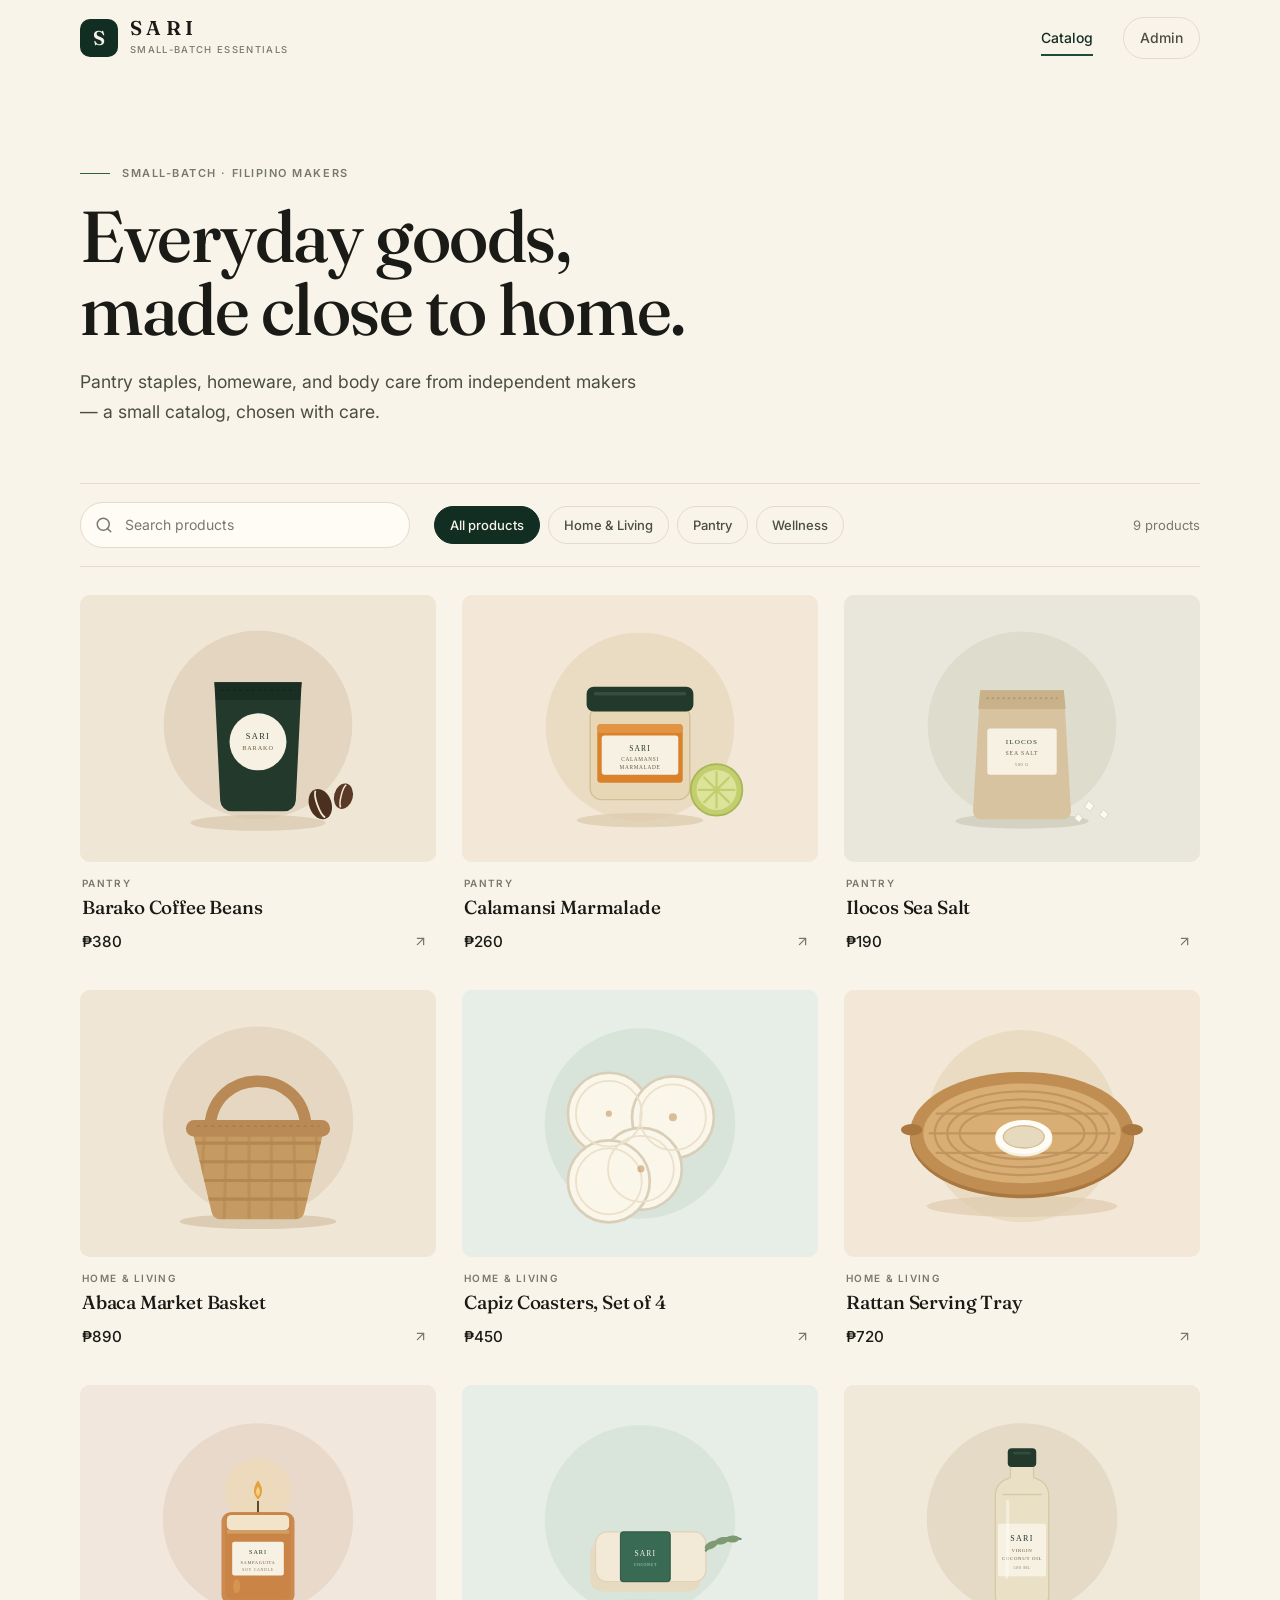
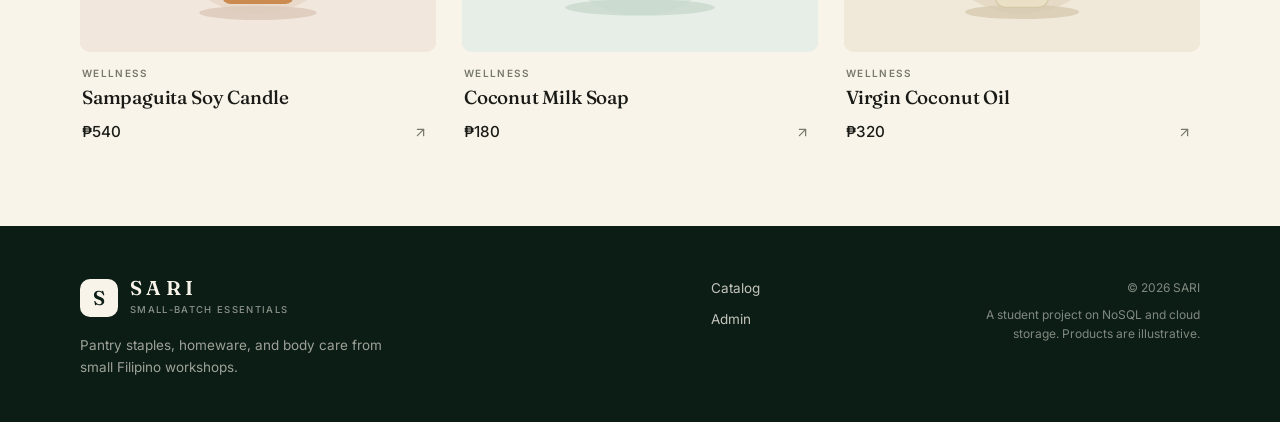
==== frontend/index.html @ 667b0871 "Add product detail page with loading state and footer information" ====
<!DOCTYPE html>
<html lang="en">
<head>
  <meta charset="UTF-8">
  <meta name="viewport" content="width=device-width, initial-scale=1">
  <title>SARI — Everyday goods from Filipino makers</title>
  <meta name="description" content="SARI is a small catalog of pantry staples, homeware, and body care from independent Filipino makers.">
  <link rel="icon" href="assets/images/favicon.svg" type="image/svg+xml">
  <link rel="preconnect" href="https://fonts.googleapis.com">
  <link rel="preconnect" href="https://fonts.gstatic.com" crossorigin>
  <link href="https://fonts.googleapis.com/css2?family=Fraunces:opsz,wght@9..144,400;9..144,500;9..144,600&family=Inter:wght@400;500;600&display=swap" rel="stylesheet">
  <link rel="stylesheet" href="css/main.css">
</head>
<body>
  <a class="skip-link" href="#main">Skip to catalog</a>

  <header class="site-header" data-header>
    <div class="container header-inner">
      <a class="brand" href="index.html" aria-label="SARI home">
        <span class="brand-mark" aria-hidden="true">S</span>
        <span class="brand-text">
          <span class="brand-name">SARI</span>
          <span class="brand-tag">Small-batch essentials</span>
        </span>
      </a>
      <nav class="site-nav" aria-label="Main">
        <a href="index.html" aria-current="page">Catalog</a>
        <a class="nav-admin" href="admin.html">Admin</a>
      </nav>
    </div>
  </header>

  <main id="main">
    <section class="hero container">
      <p class="eyebrow">Small-batch · Filipino makers</p>
      <h1>Everyday goods, <br>made close to home.</h1>
      <p class="hero-lede">Pantry staples, homeware, and body care from independent makers — a small catalog, chosen with care.</p>
    </section>

    <section class="catalog container" aria-labelledby="catalog-title">
      <h2 id="catalog-title" class="visually-hidden">Product catalog</h2>

      <div class="toolbar">
        <div class="search">
          <i data-lucide="search" class="search-icon" aria-hidden="true"></i>
          <label class="visually-hidden" for="search">Search products</label>
          <input id="search" type="search" placeholder="Search products" autocomplete="off">
          <button type="button" class="search-clear" id="search-clear" aria-label="Clear search" hidden>
            <i data-lucide="x" aria-hidden="true"></i>
          </button>
        </div>
        <div class="chips" id="category-chips" role="group" aria-label="Filter by category"></div>
        <p class="results" id="results-count" aria-live="polite"></p>
      </div>

      <ul class="product-grid" id="product-grid"></ul>
    </section>
  </main>

  <footer class="site-footer">
    <div class="container footer-inner">
      <div class="footer-brand">
        <a class="brand" href="index.html" aria-label="SARI home">
          <span class="brand-mark" aria-hidden="true">S</span>
          <span class="brand-text">
            <span class="brand-name">SARI</span>
            <span class="brand-tag">Small-batch essentials</span>
          </span>
        </a>
        <p>Pantry staples, homeware, and body care from small Filipino workshops.</p>
      </div>

      <nav class="footer-nav" aria-label="Footer">
        <a href="index.html">Catalog</a>
        <a href="admin.html">Admin</a>
      </nav>

      <div class="footer-meta">
        <p>© <span data-year></span> SARI</p>
        <p>A student project on NoSQL and cloud storage. Products are illustrative.</p>
      </div>
    </div>
  </footer>

  <script src="js/vendor/lucide.min.js"></script>
  <script src="js/config.js"></script>
  <script src="js/mock-data.js"></script>
  <script src="js/ui.js"></script>
  <script src="js/api.js"></script>
  <script src="js/catalog.js"></script>
</body>
</html>
---- frontend/css/main.css ----
/* =========================================================
   SARI — shared design system and page styles
   ========================================================= */

/* ---------- Tokens ---------- */
:root {
  --forest-950: #0b1d15;
  --forest-900: #122e22;
  --forest-800: #193d2d;
  --forest-700: #1f4c38;
  --forest-600: #2a6149;
  --forest-500: #3b7a5c;
  --forest-200: #c6dacd;
  --forest-100: #e3eee7;

  --cream: #f8f4ea;
  --cream-deep: #f1eada;
  --white: #fffcf6;

  --ink: #1a1b16;
  --ink-soft: #4b4d43;
  --muted: #79796b;
  --line: #e3dbcb;

  --clay: #b0603a;
  --clay-soft: #f4e3d7;
  --danger: #8a3a34;
  --danger-soft: #f7e4e1;

  --radius-sm: 8px;
  --radius: 12px;
  --radius-lg: 16px;

  --shadow-sm: 0 1px 2px rgba(18, 46, 34, 0.05), 0 8px 24px -16px rgba(18, 46, 34, 0.35);
  --shadow: 0 2px 6px rgba(18, 46, 34, 0.06), 0 24px 48px -28px rgba(18, 46, 34, 0.35);

  --ease: cubic-bezier(0.22, 0.7, 0.25, 1);
  --header-h: 76px;

  --font-display: "Fraunces", "Iowan Old Style", Georgia, serif;
  --font-body: "Inter", -apple-system, "Segoe UI", Roboto, sans-serif;
}

/* ---------- Reset and base ---------- */
*,
*::before,
*::after {
  box-sizing: border-box;
}

html {
  -webkit-text-size-adjust: 100%;
}

body {
  margin: 0;
  min-height: 100vh;
  display: flex;
  flex-direction: column;
  background: var(--cream);
  color: var(--ink);
  font-family: var(--font-body);
  font-size: 16px;
  line-height: 1.55;
  -webkit-font-smoothing: antialiased;
}

main {
  flex: 1;
}

h1,
h2,
h3,
h4 {
  margin: 0;
  font-family: var(--font-display);
  font-weight: 500;
  letter-spacing: -0.02em;
  line-height: 1.08;
}

p {
  margin: 0;
}

a {
  color: inherit;
  text-decoration: none;
}

img {
  display: block;
  max-width: 100%;
}

button {
  font: inherit;
  color: inherit;
}

input,
select,
textarea {
  font: inherit;
  color: inherit;
}

[hidden] {
  display: none !important;
}

::selection {
  background: var(--forest-200);
  color: var(--forest-950);
}

:focus-visible {
  outline: 2px solid var(--forest-600);
  outline-offset: 2px;
}

.container {
  width: 100%;
  max-width: 1200px;
  margin-inline: auto;
  padding-inline: clamp(1.25rem, 4vw, 2.5rem);
}

.visually-hidden {
  position: absolute !important;
  width: 1px;
  height: 1px;
  padding: 0;
  margin: -1px;
  overflow: hidden;
  clip: rect(0 0 0 0);
  white-space: nowrap;
  border: 0;
}

.skip-link {
  position: absolute;
  top: -100px;
  left: 16px;
  z-index: 200;
  padding: 10px 16px;
  border-radius: var(--radius-sm);
  background: var(--forest-950);
  color: var(--cream);
  font-size: 14px;
}

.skip-link:focus {
  top: 12px;
}

.eyebrow {
  font-size: 11px;
  font-weight: 600;
  letter-spacing: 0.14em;
  text-transform: uppercase;
  color: var(--muted);
}

/* ---------- Buttons ---------- */
.btn {
  display: inline-flex;
  align-items: center;
  justify-content: center;
  gap: 8px;
  height: 44px;
  padding: 0 20px;
  border: 1px solid transparent;
  border-radius: 999px;
  font-size: 14px;
  font-weight: 500;
  line-height: 1;
  cursor: pointer;
  white-space: nowrap;
  transition: background-color 0.2s var(--ease), border-color 0.2s var(--ease),
    color 0.2s var(--ease), transform 0.2s var(--ease);
}

.btn svg {
  width: 17px;
  height: 17px;
  flex: none;
}

.btn:active {
  transform: translateY(1px);
}

.btn:disabled {
  opacity: 0.6;
  cursor: not-allowed;
}

.btn-primary {
  background: var(--forest-900);
  color: var(--cream);
}

.btn-primary:hover:not(:disabled) {
  background: var(--forest-700);
}

.btn-ghost {
  background: var(--white);
  border-color: var(--line);
  color: var(--ink);
}

.btn-ghost:hover:not(:disabled) {
  border-color: var(--forest-600);
  color: var(--forest-800);
}

.btn-danger {
  background: var(--danger);
  color: var(--white);
}

.btn-danger:hover:not(:disabled) {
  background: #742c27;
}

.btn-sm {
  height: 38px;
  padding: 0 16px;
  font-size: 13px;
}

/* ---------- Header ---------- */
.site-header {
  position: sticky;
  top: 0;
  z-index: 50;
  background: rgba(248, 244, 234, 0.88);
  backdrop-filter: blur(12px);
  -webkit-backdrop-filter: blur(12px);
  border-bottom: 1px solid transparent;
  transition: border-color 0.25s var(--ease);
}

.site-header.is-scrolled {
  border-bottom-color: var(--line);
}

.header-inner {
  display: flex;
  align-items: center;
  justify-content: space-between;
  gap: 24px;
  height: var(--header-h);
}

.brand {
  display: inline-flex;
  align-items: center;
  gap: 12px;
  min-width: 0;
}

.brand-mark {
  display: grid;
  place-items: center;
  width: 38px;
  height: 38px;
  flex: none;
  border-radius: 10px;
  background: var(--forest-900);
  color: var(--cream);
  font-family: var(--font-display);
  font-size: 20px;
  font-weight: 600;
  line-height: 1;
}

.brand-name {
  display: block;
  font-family: var(--font-display);
  font-size: 20px;
  font-weight: 600;
  letter-spacing: 0.22em;
  line-height: 1;
}

.brand-tag {
  display: block;
  margin-top: 5px;
  font-size: 9.5px;
  font-weight: 500;
  letter-spacing: 0.14em;
  text-transform: uppercase;
  color: var(--muted);
}

.site-nav {
  display: flex;
  align-items: center;
  gap: clamp(14px, 3vw, 30px);
}

.site-nav a {
  position: relative;
  padding: 9px 0;
  font-size: 14px;
  font-weight: 500;
  color: var(--ink-soft);
  transition: color 0.2s var(--ease);
}

.site-nav a:hover {
  color: var(--forest-900);
}

.site-nav a:not(.nav-admin)::after {
  content: "";
  position: absolute;
  left: 0;
  right: 0;
  bottom: 2px;
  height: 1.5px;
  background: var(--forest-700);
  transform: scaleX(0);
  transform-origin: left;
  transition: transform 0.25s var(--ease);
}

.site-nav a:not(.nav-admin):hover::after,
.site-nav a[aria-current="page"]:not(.nav-admin)::after {
  transform: scaleX(1);
}

.site-nav a[aria-current="page"]:not(.nav-admin) {
  color: var(--forest-900);
}

.nav-admin {
  padding: 9px 16px !important;
  border: 1px solid var(--line);
  border-radius: 999px;
  transition: background-color 0.2s var(--ease), border-color 0.2s var(--ease),
    color 0.2s var(--ease);
}

.nav-admin:hover {
  border-color: var(--forest-700);
}

.nav-admin[aria-current="page"] {
  background: var(--forest-900);
  border-color: var(--forest-900);
  color: var(--cream);
}

/* ---------- Hero ---------- */
.hero {
  padding-block: clamp(48px, 8vw, 88px) clamp(32px, 5vw, 56px);
}

.hero .eyebrow {
  display: flex;
  align-items: center;
  gap: 12px;
}

.hero .eyebrow::before {
  content: "";
  width: 30px;
  height: 1px;
  background: var(--forest-600);
}

.hero h1 {
  margin: 18px 0 20px;
  font-size: clamp(2.5rem, 7vw, 4.5rem);
  font-weight: 500;
  line-height: 1.02;
  max-width: 18ch;
}

.hero-lede {
  max-width: 52ch;
  color: var(--ink-soft);
  font-size: clamp(1rem, 1.5vw, 1.1rem);
  line-height: 1.7;
}

/* ---------- Toolbar and search ---------- */
.toolbar {
  display: grid;
  grid-template-columns: minmax(220px, 330px) 1fr auto;
  align-items: center;
  gap: 14px 24px;
  padding: 18px 0;
  border-top: 1px solid var(--line);
  border-bottom: 1px solid var(--line);
}

.search {
  position: relative;
  display: flex;
  align-items: center;
}

.search-icon {
  position: absolute;
  left: 15px;
  width: 18px;
  height: 18px;
  color: var(--muted);
  pointer-events: none;
}

.search input {
  width: 100%;
  height: 46px;
  padding: 0 44px 0 44px;
  border: 1px solid var(--line);
  border-radius: 999px;
  background: var(--white);
  font-size: 14px;
  appearance: none;
  -webkit-appearance: none;
  transition: border-color 0.2s var(--ease), box-shadow 0.2s var(--ease);
}

.search input::placeholder {
  color: var(--muted);
}

.search input:focus {
  outline: none;
  border-color: var(--forest-500);
  box-shadow: 0 0 0 3px rgba(42, 97, 73, 0.14);
}

.search input::-webkit-search-cancel-button {
  -webkit-appearance: none;
}

.search-clear {
  position: absolute;
  right: 9px;
  display: grid;
  place-items: center;
  width: 30px;
  height: 30px;
  padding: 0;
  border: 0;
  border-radius: 50%;
  background: transparent;
  color: var(--muted);
  cursor: pointer;
  transition: background-color 0.2s var(--ease), color 0.2s var(--ease);
}

.search-clear:hover {
  background: var(--cream-deep);
  color: var(--ink);
}

.search-clear svg {
  width: 16px;
  height: 16px;
}

.chips {
  display: flex;
  flex-wrap: wrap;
  gap: 8px;
}

.chips button {
  padding: 8px 15px;
  border: 1px solid var(--line);
  border-radius: 999px;
  background: transparent;
  font-size: 13px;
  font-weight: 500;
  color: var(--ink-soft);
  cursor: pointer;
  transition: background-color 0.2s var(--ease), border-color 0.2s var(--ease),
    color 0.2s var(--ease);
}

.chips button:hover {
  border-color: var(--forest-500);
  color: var(--forest-800);
}

.chips button.is-active {
  background: var(--forest-900);
  border-color: var(--forest-900);
  color: var(--cream);
}

.results {
  justify-self: end;
  font-size: 13px;
  color: var(--muted);
  white-space: nowrap;
}

/* ---------- Product grid ---------- */
.product-grid {
  display: grid;
  grid-template-columns: repeat(auto-fill, minmax(300px, 1fr));
  gap: clamp(22px, 3vw, 34px) clamp(16px, 2.4vw, 26px);
  margin: 0;
  padding: 28px 0 0;
  list-style: none;
}

.product-card {
  display: block;
  border-radius: var(--radius);
}

.product-card:focus-visible {
  outline-offset: 4px;
}

.card-media {
  position: relative;
  display: block;
  aspect-ratio: 4 / 3;
  overflow: hidden;
  border-radius: 10px;
  background: var(--cream-deep);
}

.card-media img {
  width: 100%;
  height: 100%;
  object-fit: cover;
  transition: transform 0.55s var(--ease);
}

.product-card:hover .card-media img {
  transform: scale(1.04);
}

.card-body {
  display: flex;
  flex-direction: column;
  gap: 5px;
  padding: 14px 2px 0;
}

.card-category {
  font-size: 10px;
  font-weight: 600;
  letter-spacing: 0.13em;
  text-transform: uppercase;
  color: var(--muted);
}

.card-name {
  font-family: var(--font-display);
  font-size: 1.18rem;
  font-weight: 500;
  letter-spacing: -0.01em;
  line-height: 1.25;
}

.card-foot {
  display: flex;
  align-items: center;
  justify-content: space-between;
  gap: 12px;
  margin-top: 3px;
}

.card-price {
  font-size: 0.95rem;
  font-weight: 500;
}

.card-link {
  display: grid;
  place-items: center;
  width: 28px;
  height: 28px;
  border-radius: 50%;
  color: var(--muted);
  transition: background-color 0.25s var(--ease), color 0.25s var(--ease),
    transform 0.25s var(--ease);
}

.card-link svg {
  width: 15px;
  height: 15px;
}

.product-card:hover .card-link {
  background: var(--forest-900);
  color: var(--cream);
  transform: translate(2px, -2px);
}

/* ---------- States ---------- */
.state {
  display: flex;
  flex-direction: column;
  align-items: center;
  padding: clamp(40px, 7vw, 68px) 24px;
  border: 1px dashed var(--line);
  border-radius: var(--radius-lg);
  background: var(--white);
  text-align: center;
}

.product-grid > .state {
  grid-column: 1 / -1;
}

.state-wide {
  margin-block: 48px 72px;
}

.state-icon {
  display: grid;
  place-items: center;
  width: 52px;
  height: 52px;
  border-radius: 50%;
  background: var(--cream-deep);
  color: var(--forest-700);
}

.state-icon svg {
  width: 22px;
  height: 22px;
}

.state h3,
.admin-empty h2 {
  margin: 18px 0 8px;
  font-size: 1.45rem;
}

.state p {
  max-width: 42ch;
  margin-bottom: 22px;
  color: var(--muted);
  font-size: 14.5px;
}

.page-loading {
  display: flex;
  flex-direction: column;
  align-items: center;
  gap: 12px;
  padding: 110px 0;
  color: var(--muted);
  font-size: 14px;
}

.page-loading svg {
  width: 26px;
  height: 26px;
  color: var(--forest-600);
}

.spin {
  animation: spin 1s linear infinite;
}

@keyframes spin {
  to {
    transform: rotate(360deg);
  }
}

.product-grid.is-loading {
  opacity: 0.55;
  transition: opacity 0.2s var(--ease);
}

/* ---------- Product detail ---------- */
.product-view {
  padding-bottom: 24px;
}

.breadcrumb {
  display: flex;
  flex-wrap: wrap;
  align-items: center;
  gap: 8px;
  padding: 28px 0 26px;
  font-size: 13px;
  color: var(--muted);
}

.breadcrumb a {
  color: var(--ink-soft);
  transition: color 0.2s var(--ease);
}

.breadcrumb a:hover {
  color: var(--forest-800);
  text-decoration: underline;
  text-underline-offset: 3px;
}

.breadcrumb [aria-current] {
  color: var(--muted);
}

.detail {
  display: grid;
  grid-template-columns: minmax(0, 1.12fr) minmax(0, 1fr);
  align-items: start;
  gap: clamp(32px, 5vw, 72px);
  padding-bottom: clamp(48px, 7vw, 84px);
}

.detail-media {
  position: sticky;
  top: calc(var(--header-h) + 24px);
  aspect-ratio: 4 / 3;
  overflow: hidden;
  border-radius: 14px;
  background: var(--cream-deep);
}

.detail-media img {
  width: 100%;
  height: 100%;
  object-fit: cover;
}

.detail-info h1 {
  margin: 12px 0 16px;
  font-size: clamp(2rem, 4vw, 3rem);
}

.detail-price {
  font-size: 1.5rem;
  font-weight: 600;
  letter-spacing: -0.01em;
}

.detail-desc {
  margin: 24px 0 30px;
  color: var(--ink-soft);
  font-size: 1.02rem;
  line-height: 1.8;
}

.detail-meta {
  margin: 0;
  padding: 16px 0;
  border-top: 1px solid var(--line);
  border-bottom: 1px solid var(--line);
  font-size: 14px;
}

.meta-row {
  display: flex;
  justify-content: space-between;
  gap: 16px;
  padding: 5px 0;
}

.meta-row dt {
  color: var(--muted);
}

.meta-row dd {
  margin: 0;
  font-weight: 500;
  text-align: right;
}

.meta-row a {
  color: var(--forest-700);
}

.meta-row a:hover {
  text-decoration: underline;
  text-underline-offset: 3px;
}

.note {
  display: flex;
  gap: 14px;
  margin-top: 28px;
  padding: 18px;
  border: 1px solid var(--forest-200);
  border-radius: var(--radius);
  background: var(--forest-100);
}

.note svg {
  width: 20px;
  height: 20px;
  flex: none;
  margin-top: 2px;
  color: var(--forest-700);
}

.note p {
  font-size: 13.5px;
  line-height: 1.6;
  color: var(--forest-900);
}

.detail-back {
  margin-top: 28px;
}

/* ---------- Admin ---------- */
.admin {
  padding-block: clamp(36px, 5vw, 56px) 72px;
}

.page-head {
  display: flex;
  align-items: flex-end;
  justify-content: space-between;
  gap: 24px;
  padding-bottom: 28px;
}

.page-head h1 {
  margin: 10px 0 12px;
  font-size: clamp(2rem, 4.5vw, 2.9rem);
}

.page-lede {
  max-width: 58ch;
  color: var(--muted);
  font-size: 14.5px;
}

.admin-toolbar {
  display: grid;
  grid-template-columns: minmax(220px, 340px) 1fr;
  align-items: center;
  gap: 16px;
  padding: 16px 0;
  border-top: 1px solid var(--line);
}

.admin-toolbar .results {
  justify-self: end;
}

.table-card {
  overflow: hidden;
  border: 1px solid var(--line);
  border-radius: 14px;
  background: var(--white);
}

.product-table {
  width: 100%;
  border-collapse: collapse;
  text-align: left;
}

.product-table th {
  padding: 13px 20px;
  background: var(--cream);
  border-bottom: 1px solid var(--line);
  font-size: 10.5px;
  font-weight: 600;
  letter-spacing: 0.12em;
  text-transform: uppercase;
  color: var(--muted);
}

.product-table td {
  padding: 13px 20px;
  border-top: 1px solid var(--line);
  font-size: 14px;
  vertical-align: middle;
}

.product-table tbody tr:first-child td {
  border-top: 0;
}

.product-table tbody tr {
  transition: background-color 0.15s var(--ease);
}

.product-table tbody tr:hover {
  background: rgba(241, 234, 218, 0.4);
}

.cell-product {
  display: flex;
  align-items: center;
  gap: 12px;
  min-width: 220px;
}

.cell-product img {
  width: 46px;
  height: 46px;
  flex: none;
  border-radius: 8px;
  border: 1px solid var(--line);
  object-fit: cover;
  background: var(--cream-deep);
}

.cell-name {
  display: block;
  font-weight: 500;
}

.cell-desc {
  display: block;
  max-width: 34ch;
  overflow: hidden;
  font-size: 12px;
  color: var(--muted);
  text-overflow: ellipsis;
  white-space: nowrap;
}

.tag {
  display: inline-block;
  padding: 4px 10px;
  border-radius: 999px;
  background: var(--forest-100);
  color: var(--forest-800);
  font-size: 11.5px;
  font-weight: 500;
  white-space: nowrap;
}

.cell-price {
  font-weight: 500;
  white-space: nowrap;
}

.cell-date {
  color: var(--muted);
  white-space: nowrap;
}

.cell-actions {
  width: 1%;
  white-space: nowrap;
  text-align: right;
}

.icon-btn {
  display: inline-grid;
  place-items: center;
  width: 34px;
  height: 34px;
  margin-left: 4px;
  padding: 0;
  border: 1px solid transparent;
  border-radius: 8px;
  background: transparent;
  color: var(--ink-soft);
  cursor: pointer;
  transition: background-color 0.2s var(--ease), color 0.2s var(--ease);
}

.icon-btn svg {
  width: 16px;
  height: 16px;
}

.icon-btn:hover {
  background: var(--cream-deep);
  color: var(--ink);
}

.icon-btn-danger:hover {
  background: var(--danger-soft);
  color: var(--danger);
}

.table-message {
  padding: 34px 20px;
  text-align: center;
  color: var(--muted);
  font-size: 14px;
}

.admin-empty {
  display: flex;
  flex-direction: column;
  align-items: center;
  padding: 56px 24px;
  text-align: center;
}

.admin-empty p {
  margin-bottom: 22px;
  color: var(--muted);
  font-size: 14.5px;
}

/* ---------- Dialogs ---------- */
.modal {
  width: min(600px, calc(100vw - 32px));
  max-width: none;
  max-height: none;
  padding: 0;
  border: 0;
  border-radius: 18px;
  background: var(--white);
  color: var(--ink);
  box-shadow: 0 32px 80px -24px rgba(11, 29, 21, 0.5);
}

.modal::backdrop {
  background: rgba(11, 29, 21, 0.48);
  backdrop-filter: blur(3px);
  -webkit-backdrop-filter: blur(3px);
}

.modal-sm {
  width: min(460px, calc(100vw - 32px));
}

.modal-body {
  display: flex;
  flex-direction: column;
  max-height: min(88vh, 780px);
  margin: 0;
}

.modal-head {
  display: flex;
  align-items: flex-start;
  justify-content: space-between;
  gap: 16px;
  padding: 24px 24px 14px;
}

.modal-head h2 {
  margin-top: 8px;
  font-size: 1.7rem;
}

.modal-scroll {
  overflow-y: auto;
  padding: 0 24px 10px;
}

.modal-foot {
  display: flex;
  justify-content: flex-end;
  gap: 10px;
  padding: 16px 24px 22px;
  border-top: 1px solid var(--line);
}

.confirm-text {
  padding: 6px 0 12px;
  color: var(--ink-soft);
  font-size: 15px;
  line-height: 1.65;
}

/* ---------- Form fields ---------- */
.field {
  margin-bottom: 14px;
}

.field label,
.field-label {
  display: block;
  margin-bottom: 6px;
  font-size: 13px;
  font-weight: 600;
  color: var(--ink);
}

.field input,
.field select,
.field textarea {
  width: 100%;
  padding: 11px 12px;
  border: 1px solid var(--line);
  border-radius: var(--radius-sm);
  background: var(--cream);
  font-size: 14px;
  transition: border-color 0.2s var(--ease), box-shadow 0.2s var(--ease),
    background-color 0.2s var(--ease);
}

.field textarea {
  resize: vertical;
  min-height: 96px;
  line-height: 1.6;
}

.field input::placeholder,
.field textarea::placeholder {
  color: #a2a294;
}

.field input:focus,
.field select:focus,
.field textarea:focus {
  outline: none;
  border-color: var(--forest-500);
  background: var(--white);
  box-shadow: 0 0 0 3px rgba(42, 97, 73, 0.13);
}

.field [aria-invalid="true"] {
  border-color: var(--danger);
}

.field-row {
  display: grid;
  grid-template-columns: 1fr 1fr;
  gap: 14px;
}

.field-error {
  margin-top: 5px;
  color: var(--danger);
  font-size: 12px;
}

.field-error:empty {
  display: none;
}

.field-hint {
  margin-top: 6px;
  color: var(--muted);
  font-size: 12px;
}

.image-picker {
  display: flex;
  align-items: center;
  gap: 14px;
  padding: 12px;
  border: 1px dashed var(--line);
  border-radius: var(--radius);
  background: var(--cream);
}

.image-preview {
  display: flex;
  flex-direction: column;
  align-items: center;
  justify-content: center;
  gap: 4px;
  width: 88px;
  height: 88px;
  flex: none;
  overflow: hidden;
  border-radius: var(--radius-sm);
  border: 1px solid var(--line);
  background: var(--white);
  color: var(--muted);
  font-size: 10px;
}

.image-preview img {
  width: 100%;
  height: 100%;
  object-fit: cover;
}

.image-preview svg {
  width: 20px;
  height: 20px;
}

.image-picker-actions {
  min-width: 0;
}

/* ---------- Toast ---------- */
.toast-host {
  position: fixed;
  right: 20px;
  bottom: 20px;
  z-index: 120;
  display: grid;
  gap: 8px;
  max-width: min(360px, calc(100vw - 40px));
  pointer-events: none;
}

.toast {
  display: flex;
  align-items: flex-start;
  gap: 10px;
  padding: 12px 16px;
  border-radius: 10px;
  background: var(--forest-950);
  color: var(--cream);
  font-size: 13.5px;
  line-height: 1.45;
  box-shadow: var(--shadow);
  animation: toast-in 0.28s var(--ease);
}

.toast svg {
  width: 17px;
  height: 17px;
  flex: none;
  margin-top: 1px;
  color: var(--forest-200);
}

.toast-error {
  background: var(--danger);
}

.toast-error svg {
  color: #f7d9d5;
}

.toast.is-leaving {
  animation: toast-out 0.32s var(--ease) forwards;
}

@keyframes toast-in {
  from {
    opacity: 0;
    transform: translateY(10px);
  }
}

@keyframes toast-out {
  to {
    opacity: 0;
    transform: translateY(6px);
  }
}

/* ---------- Footer ---------- */
.site-footer {
  margin-top: clamp(48px, 7vw, 80px);
  padding-block: 52px 44px;
  background: var(--forest-950);
  color: var(--cream);
}

.footer-inner {
  display: grid;
  grid-template-columns: 1.5fr auto 1fr;
  gap: 40px 56px;
  align-items: start;
}

.site-footer .brand-mark {
  background: var(--cream);
  color: var(--forest-950);
}

.site-footer .brand-tag {
  color: rgba(248, 244, 234, 0.55);
}

.footer-brand p {
  max-width: 34ch;
  margin-top: 16px;
  color: rgba(248, 244, 234, 0.62);
  font-size: 13.5px;
  line-height: 1.65;
}

.footer-nav {
  display: grid;
  gap: 10px;
  font-size: 13.5px;
}

.footer-nav a {
  color: rgba(248, 244, 234, 0.78);
  transition: color 0.2s var(--ease);
}

.footer-nav a:hover {
  color: var(--cream);
}

.footer-meta {
  display: grid;
  gap: 8px;
  justify-self: end;
  max-width: 30ch;
  color: rgba(248, 244, 234, 0.5);
  font-size: 12px;
  line-height: 1.6;
  text-align: right;
}

/* ---------- Responsive ---------- */
@media (max-width: 1024px) {
  .toolbar {
    grid-template-columns: 1fr;
    gap: 12px;
  }

  .results {
    justify-self: start;
  }
}

@media (max-width: 900px) {
  .detail {
    grid-template-columns: 1fr;
    gap: 32px;
  }

  .detail-media {
    position: static;
  }

  .footer-inner {
    grid-template-columns: 1fr 1fr;
  }

  .footer-meta {
    grid-column: 1 / -1;
    justify-self: start;
    max-width: none;
    text-align: left;
  }
}

@media (max-width: 760px) {
  .product-table th:nth-child(4),
  .product-table td:nth-child(4) {
    display: none;
  }

  .product-table th,
  .product-table td {
    padding: 12px 14px;
  }

  .cell-product {
    min-width: 0;
  }

  .cell-desc {
    max-width: 24ch;
  }
}

@media (max-width: 640px) {
  :root {
    --header-h: 68px;
  }

  /* Keep name, price, and actions readable; category is visible in the edit form. */
  .product-table th:nth-child(2),
  .product-table td:nth-child(2) {
    display: none;
  }

  .table-card {
    overflow-x: auto;
  }

  .brand-tag {
    display: none;
  }

  .brand-mark {
    width: 34px;
    height: 34px;
    font-size: 18px;
  }

  .brand-name {
    font-size: 18px;
  }

  .site-nav {
    gap: 12px;
  }

  .nav-admin {
    padding: 8px 14px !important;
    font-size: 13px !important;
  }

  .hero h1 br {
    display: none;
  }

  .product-grid {
    grid-template-columns: repeat(auto-fill, minmax(150px, 1fr));
    gap: 22px 14px;
  }

  .card-name {
    font-size: 1.05rem;
  }

  .page-head {
    flex-direction: column;
    align-items: stretch;
  }

  .page-head .btn {
    align-self: flex-start;
  }

  .admin-toolbar {
    grid-template-columns: 1fr;
  }

  .admin-toolbar .results {
    justify-self: start;
  }

  .cell-desc {
    display: none;
  }

  .cell-product img {
    width: 40px;
    height: 40px;
  }

  .tag {
    padding: 3px 8px;
  }

  .footer-inner {
    grid-template-columns: 1fr;
    gap: 28px;
  }

  .field-row {
    grid-template-columns: 1fr;
  }

  .modal-head {
    padding: 20px 20px 10px;
  }

  .modal-scroll {
    padding-inline: 20px;
  }

  .modal-foot {
    padding: 14px 20px 18px;
  }

  .modal-foot .btn {
    flex: 1;
  }
}

@media (prefers-reduced-motion: reduce) {
  *,
  *::before,
  *::after {
    animation-duration: 0.01ms !important;
    animation-iteration-count: 1 !important;
    transition-duration: 0.01ms !important;
    scroll-behavior: auto !important;
  }
}
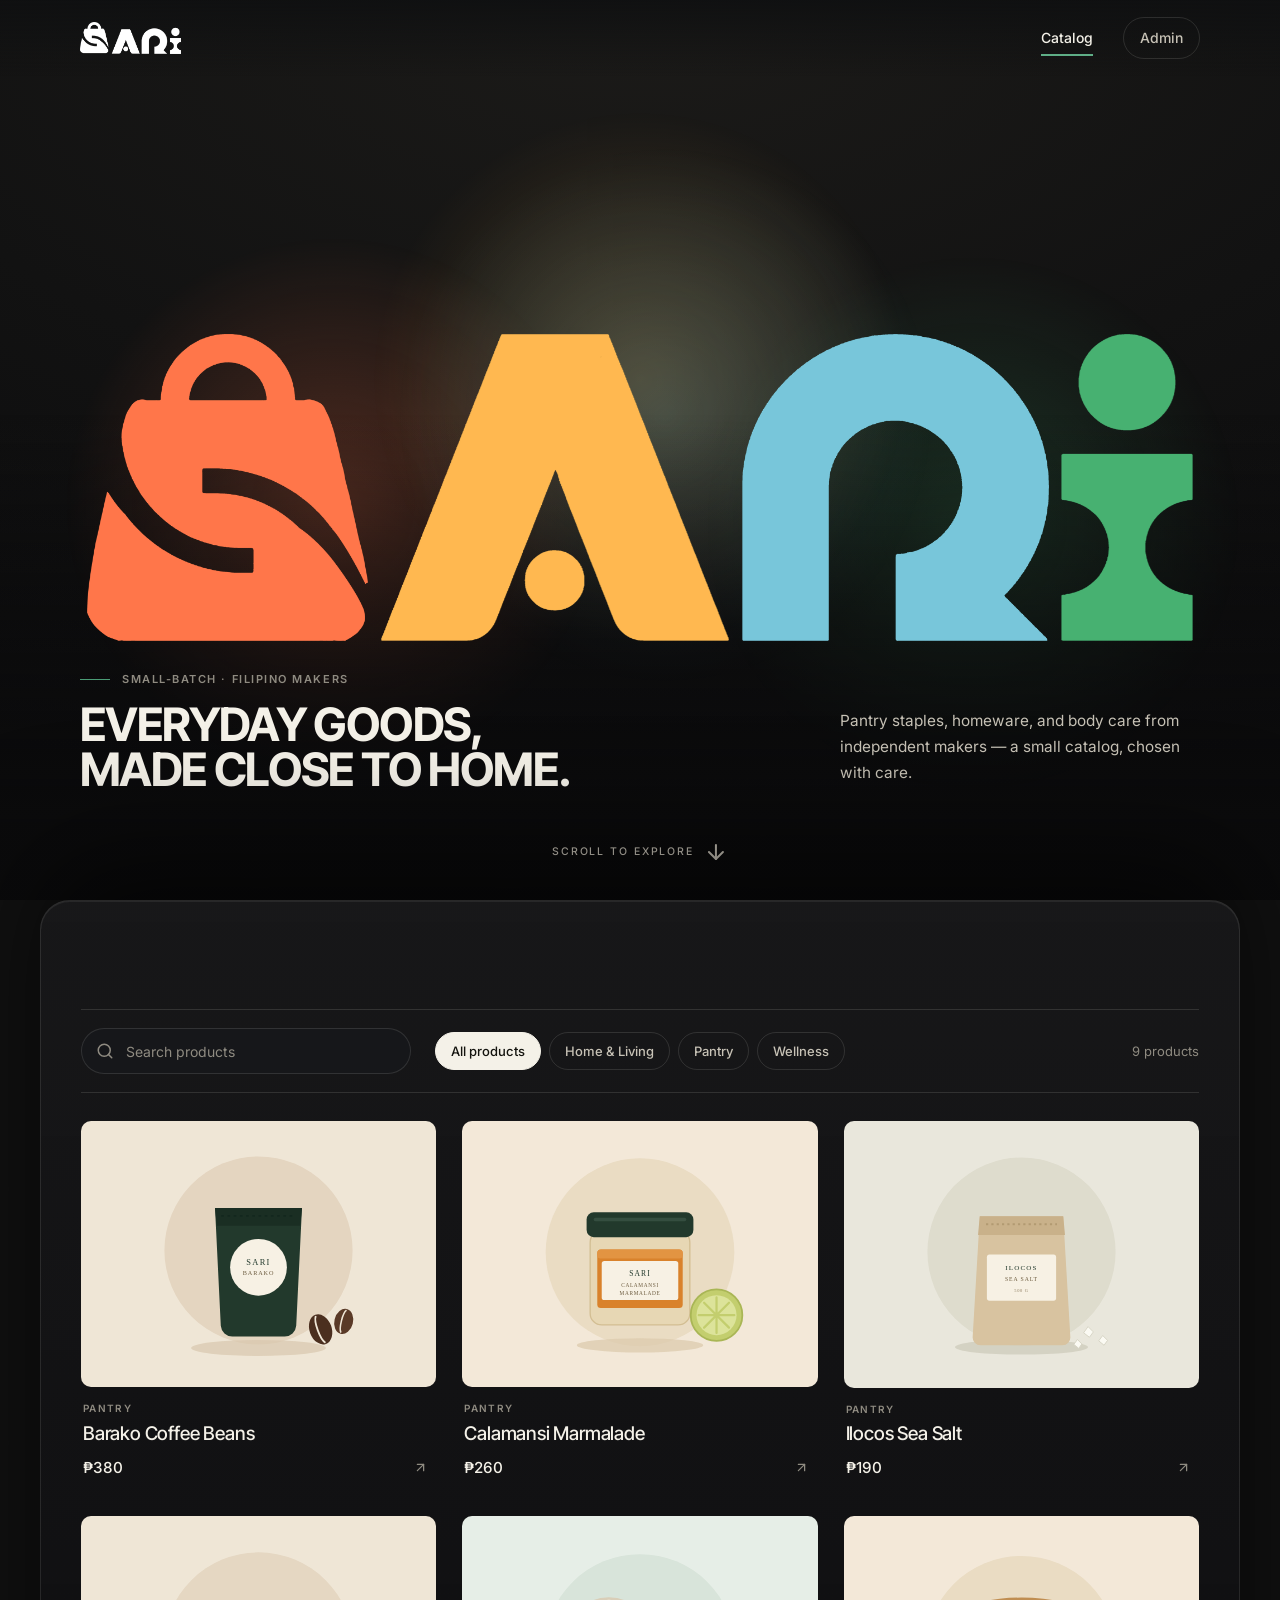
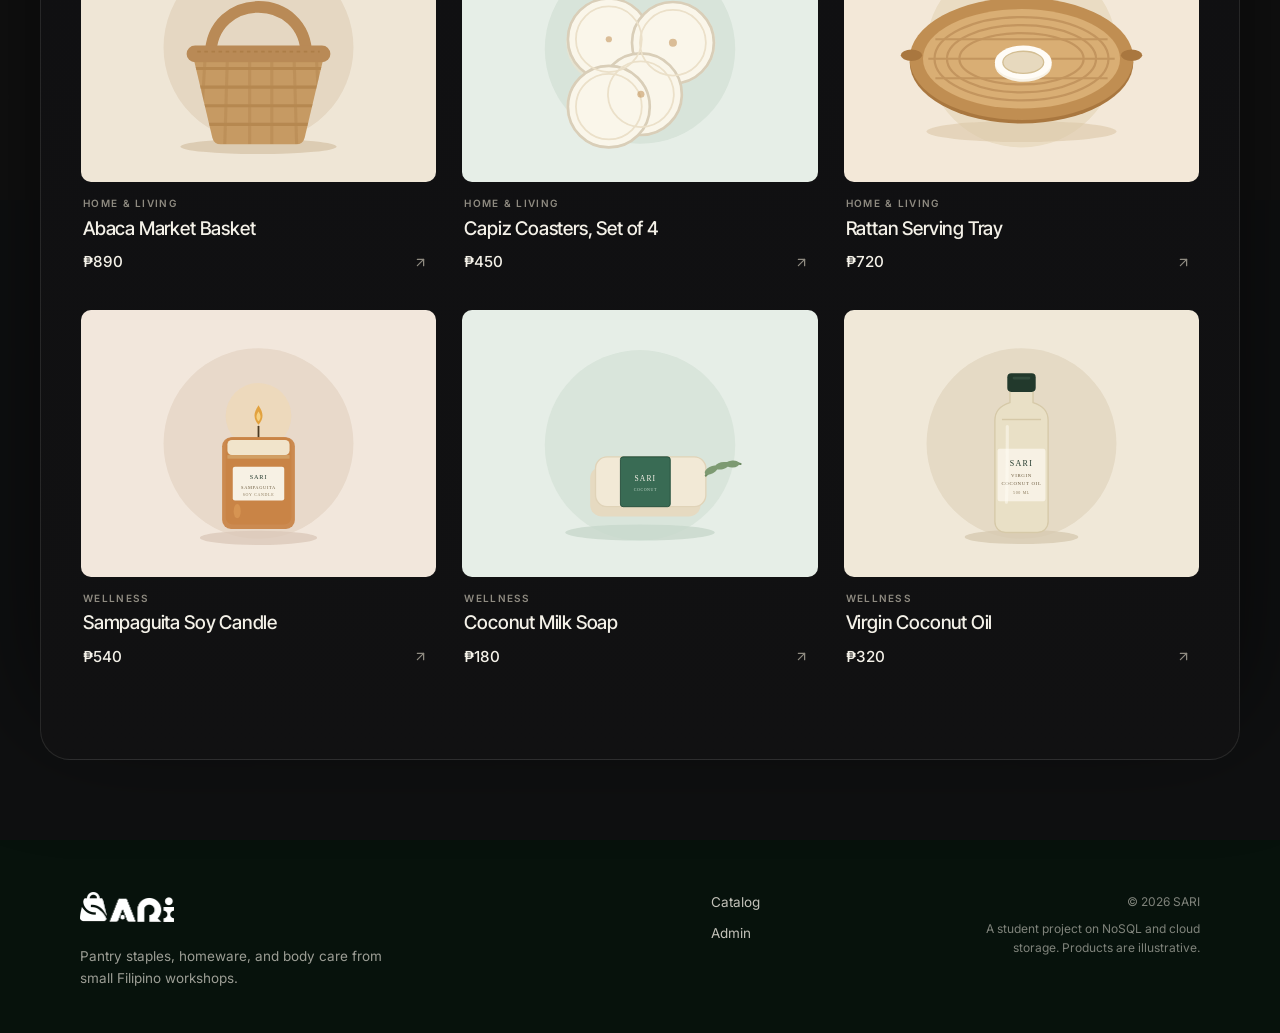
==== commit e8398f72: "Refactor code structure and remove redundant sections for improved readability and maintainability" ====
--- a/frontend/index.html
+++ b/frontend/index.html
@@ -8,7 +8,7 @@
   <link rel="icon" href="assets/images/favicon.svg" type="image/svg+xml">
   <link rel="preconnect" href="https://fonts.googleapis.com">
   <link rel="preconnect" href="https://fonts.gstatic.com" crossorigin>
-  <link href="https://fonts.googleapis.com/css2?family=Fraunces:opsz,wght@9..144,400;9..144,500;9..144,600&family=Inter:wght@400;500;600&display=swap" rel="stylesheet">
+  <link href="https://fonts.googleapis.com/css2?family=Inter+Tight:wght@500;600;700&family=Inter:wght@400;500;600&display=swap" rel="stylesheet">
   <link rel="stylesheet" href="css/main.css">
 </head>
 <body>
@@ -17,11 +17,7 @@
   <header class="site-header" data-header>
     <div class="container header-inner">
       <a class="brand" href="index.html" aria-label="SARI home">
-        <span class="brand-mark" aria-hidden="true">S</span>
-        <span class="brand-text">
-          <span class="brand-name">SARI</span>
-          <span class="brand-tag">Small-batch essentials</span>
-        </span>
+        <img class="brand-logo" src="assets/images/logo/sari-white.png" alt="" width="755" height="240">
       </a>
       <nav class="site-nav" aria-label="Main">
         <a href="index.html" aria-current="page">Catalog</a>
@@ -31,29 +27,62 @@
   </header>
 
   <main id="main">
-    <section class="hero container">
-      <p class="eyebrow">Small-batch · Filipino makers</p>
-      <h1>Everyday goods, <br>made close to home.</h1>
-      <p class="hero-lede">Pantry staples, homeware, and body care from independent makers — a small catalog, chosen with care.</p>
+    <!-- Hero stage: 2 screens tall. The inner pin sticks for one screen while
+         the letters disperse; the catalog below is pulled up one screen so it
+         slides over the pinned hero like a glass sheet. -->
+    <section class="hero-stage" data-hero aria-labelledby="hero-title">
+      <div class="hero-pin">
+        <div class="hero-ambient" aria-hidden="true">
+          <span class="ambient ambient-s"></span>
+          <span class="ambient ambient-a"></span>
+          <span class="ambient ambient-r"></span>
+          <span class="ambient ambient-i"></span>
+        </div>
+
+        <!-- Wordmark letters: one image per letter so the scroll vectors still apply. -->
+        <div class="hero-word" aria-hidden="true">
+          <img class="hero-letter is-s" src="assets/images/logo/letter-s.png" alt="" width="1008" height="1100">
+          <img class="hero-letter is-a" src="assets/images/logo/letter-a.png" alt="" width="1245" height="1100">
+          <img class="hero-letter is-r" src="assets/images/logo/letter-r.png" alt="" width="1098" height="1100">
+          <img class="hero-letter is-i" src="assets/images/logo/letter-i.png" alt="" width="471" height="1100">
+        </div>
+
+        <div class="container hero-copy">
+          <div class="hero-intro">
+            <p class="eyebrow">Small-batch · Filipino makers</p>
+            <h1 id="hero-title">Everyday goods, <br>made close to home.</h1>
+          </div>
+          <p class="hero-lede">Pantry staples, homeware, and body care from independent makers — a small catalog, chosen with care.</p>
+        </div>
+
+        <a class="scroll-cue" href="#catalog">
+          <span>Scroll to explore</span>
+          <i data-lucide="arrow-down" aria-hidden="true"></i>
+        </a>
+      </div>
     </section>
 
-    <section class="catalog container" aria-labelledby="catalog-title">
-      <h2 id="catalog-title" class="visually-hidden">Product catalog</h2>
+    <!-- Catalog: the glass sheet. Everything inside is the existing catalog,
+         unchanged except for the wrapper and the id used by the scroll cue. -->
+    <section class="catalog-shell" id="catalog" aria-labelledby="catalog-title">
+      <div class="container catalog-glass">
+        <h2 id="catalog-title" class="visually-hidden">Product catalog</h2>
 
-      <div class="toolbar">
-        <div class="search">
-          <i data-lucide="search" class="search-icon" aria-hidden="true"></i>
-          <label class="visually-hidden" for="search">Search products</label>
-          <input id="search" type="search" placeholder="Search products" autocomplete="off">
-          <button type="button" class="search-clear" id="search-clear" aria-label="Clear search" hidden>
-            <i data-lucide="x" aria-hidden="true"></i>
-          </button>
+        <div class="toolbar">
+          <div class="search">
+            <i data-lucide="search" class="search-icon" aria-hidden="true"></i>
+            <label class="visually-hidden" for="search">Search products</label>
+            <input id="search" type="search" placeholder="Search products" autocomplete="off">
+            <button type="button" class="search-clear" id="search-clear" aria-label="Clear search" hidden>
+              <i data-lucide="x" aria-hidden="true"></i>
+            </button>
+          </div>
+          <div class="chips" id="category-chips" role="group" aria-label="Filter by category"></div>
+          <p class="results" id="results-count" aria-live="polite"></p>
         </div>
-        <div class="chips" id="category-chips" role="group" aria-label="Filter by category"></div>
-        <p class="results" id="results-count" aria-live="polite"></p>
+
+        <ul class="product-grid" id="product-grid"></ul>
       </div>
-
-      <ul class="product-grid" id="product-grid"></ul>
     </section>
   </main>
 
@@ -61,11 +90,7 @@
     <div class="container footer-inner">
       <div class="footer-brand">
         <a class="brand" href="index.html" aria-label="SARI home">
-          <span class="brand-mark" aria-hidden="true">S</span>
-          <span class="brand-text">
-            <span class="brand-name">SARI</span>
-            <span class="brand-tag">Small-batch essentials</span>
-          </span>
+          <img class="brand-logo" src="assets/images/logo/sari-white.png" alt="" width="755" height="240">
         </a>
         <p>Pantry staples, homeware, and body care from small Filipino workshops.</p>
       </div>
@@ -87,6 +112,7 @@
   <script src="js/mock-data.js"></script>
   <script src="js/ui.js"></script>
   <script src="js/api.js"></script>
+  <script src="js/hero.js"></script>
   <script src="js/catalog.js"></script>
 </body>
 </html>
--- a/frontend/css/main.css
+++ b/frontend/css/main.css
@@ -3,41 +3,50 @@
    ========================================================= */
 
 /* ---------- Tokens ---------- */
+/* Dark editorial canvas. The forest ramp now holds readable greens for
+   links/icons; cream/white/ink are the dark surfaces and light type. */
 :root {
-  --forest-950: #0b1d15;
-  --forest-900: #122e22;
-  --forest-800: #193d2d;
-  --forest-700: #1f4c38;
-  --forest-600: #2a6149;
-  --forest-500: #3b7a5c;
-  --forest-200: #c6dacd;
-  --forest-100: #e3eee7;
-
-  --cream: #f8f4ea;
-  --cream-deep: #f1eada;
-  --white: #fffcf6;
-
-  --ink: #1a1b16;
-  --ink-soft: #4b4d43;
-  --muted: #79796b;
-  --line: #e3dbcb;
-
-  --clay: #b0603a;
-  --clay-soft: #f4e3d7;
-  --danger: #8a3a34;
-  --danger-soft: #f7e4e1;
+  --forest-950: #07120c;
+  --forest-900: #0d2117;
+  --forest-800: #173a29;
+  --forest-700: #5fae86;
+  --forest-600: #4b9c76;
+  --forest-500: #3f8a68;
+  --forest-200: #234534;
+  --forest-100: #14251c;
+
+  --cream: #0f1011;
+  --cream-deep: #191a1c;
+  --white: #16171a;
+
+  --ink: #f4f1e8;
+  --ink-soft: #c7c2b6;
+  --muted: #8f8b81;
+  --line: rgba(244, 241, 232, 0.12);
+
+  --clay: #e08a5f;
+  --clay-soft: rgba(224, 138, 95, 0.14);
+  --danger: #d4655c;
+  --danger-soft: rgba(212, 101, 92, 0.16);
+
+  /* Hero dispersion accents: S, A, R, I — sampled from the logo art. */
+  --accent-s: #ff754a;
+  --accent-a: #ffb850;
+  --accent-r: #78c6da;
+  --accent-i: #47b171;
 
   --radius-sm: 8px;
   --radius: 12px;
   --radius-lg: 16px;
 
-  --shadow-sm: 0 1px 2px rgba(18, 46, 34, 0.05), 0 8px 24px -16px rgba(18, 46, 34, 0.35);
-  --shadow: 0 2px 6px rgba(18, 46, 34, 0.06), 0 24px 48px -28px rgba(18, 46, 34, 0.35);
+  --shadow-sm: 0 1px 2px rgba(0, 0, 0, 0.35), 0 8px 24px -16px rgba(0, 0, 0, 0.6);
+  --shadow: 0 2px 6px rgba(0, 0, 0, 0.4), 0 24px 48px -28px rgba(0, 0, 0, 0.7);
 
   --ease: cubic-bezier(0.22, 0.7, 0.25, 1);
   --header-h: 76px;
-
-  --font-display: "Fraunces", "Iowan Old Style", Georgia, serif;
+  --hero-h: 100vh;
+
+  --font-display: "Inter Tight", "Inter", -apple-system, "Segoe UI", Roboto, sans-serif;
   --font-body: "Inter", -apple-system, "Segoe UI", Roboto, sans-serif;
 }
 
@@ -50,6 +59,7 @@
 
 html {
   -webkit-text-size-adjust: 100%;
+  scroll-behavior: smooth;
 }
 
 body {
@@ -75,7 +85,7 @@
 h4 {
   margin: 0;
   font-family: var(--font-display);
-  font-weight: 500;
+  font-weight: 600;
   letter-spacing: -0.02em;
   line-height: 1.08;
 }
@@ -111,8 +121,8 @@
 }
 
 ::selection {
-  background: var(--forest-200);
-  color: var(--forest-950);
+  background: rgba(255, 209, 102, 0.3);
+  color: var(--ink);
 }
 
 :focus-visible {
@@ -147,7 +157,7 @@
   padding: 10px 16px;
   border-radius: var(--radius-sm);
   background: var(--forest-950);
-  color: var(--cream);
+  color: var(--ink);
   font-size: 14px;
 }
 
@@ -198,12 +208,12 @@
 }
 
 .btn-primary {
-  background: var(--forest-900);
-  color: var(--cream);
+  background: var(--accent-a);
+  color: #14140f;
 }
 
 .btn-primary:hover:not(:disabled) {
-  background: var(--forest-700);
+  background: #ffdc8a;
 }
 
 .btn-ghost {
@@ -214,7 +224,7 @@
 
 .btn-ghost:hover:not(:disabled) {
   border-color: var(--forest-600);
-  color: var(--forest-800);
+  color: var(--ink);
 }
 
 .btn-danger {
@@ -237,15 +247,15 @@
   position: sticky;
   top: 0;
   z-index: 50;
-  background: rgba(248, 244, 234, 0.88);
-  backdrop-filter: blur(12px);
-  -webkit-backdrop-filter: blur(12px);
-  border-bottom: 1px solid transparent;
-  transition: border-color 0.25s var(--ease);
+  /* Transparent over the hero; a scrim keeps the brand readable as letters pass behind. */
+  background: linear-gradient(to bottom, rgba(15, 16, 17, 0.92), rgba(15, 16, 17, 0));
+  border-bottom: 0;
+  transition: background-color 0.25s var(--ease), box-shadow 0.25s var(--ease);
 }
 
 .site-header.is-scrolled {
-  border-bottom-color: var(--line);
+  background: rgba(15, 16, 17, 0.92);
+  box-shadow: inset 0 -1px 0 var(--line);
 }
 
 .header-inner {
@@ -263,38 +273,11 @@
   min-width: 0;
 }
 
-.brand-mark {
-  display: grid;
-  place-items: center;
-  width: 38px;
-  height: 38px;
+.brand-logo {
+  display: block;
+  height: 32px;
+  width: auto;
   flex: none;
-  border-radius: 10px;
-  background: var(--forest-900);
-  color: var(--cream);
-  font-family: var(--font-display);
-  font-size: 20px;
-  font-weight: 600;
-  line-height: 1;
-}
-
-.brand-name {
-  display: block;
-  font-family: var(--font-display);
-  font-size: 20px;
-  font-weight: 600;
-  letter-spacing: 0.22em;
-  line-height: 1;
-}
-
-.brand-tag {
-  display: block;
-  margin-top: 5px;
-  font-size: 9.5px;
-  font-weight: 500;
-  letter-spacing: 0.14em;
-  text-transform: uppercase;
-  color: var(--muted);
 }
 
 .site-nav {
@@ -313,7 +296,7 @@
 }
 
 .site-nav a:hover {
-  color: var(--forest-900);
+  color: var(--ink);
 }
 
 .site-nav a:not(.nav-admin)::after {
@@ -335,7 +318,7 @@
 }
 
 .site-nav a[aria-current="page"]:not(.nav-admin) {
-  color: var(--forest-900);
+  color: var(--ink);
 }
 
 .nav-admin {
@@ -351,42 +334,224 @@
 }
 
 .nav-admin[aria-current="page"] {
-  background: var(--forest-900);
-  border-color: var(--forest-900);
-  color: var(--cream);
-}
-
-/* ---------- Hero ---------- */
-.hero {
-  padding-block: clamp(48px, 8vw, 88px) clamp(32px, 5vw, 56px);
-}
-
-.hero .eyebrow {
+  background: var(--ink);
+  border-color: var(--ink);
+  color: #14140f;
+}
+
+/* ---------- Hero: SARI letter dispersion ---------- */
+.hero-stage {
+  --p: 0; /* 0 = assembled, 1 = fully dispersed. hero.js scrubs this on scroll. */
+  position: relative;
+  /* Sit behind the translucent header instead of below it. */
+  margin-top: calc(var(--header-h) * -1);
+  height: calc(var(--hero-h) * 2);
+  background: #111111;
+}
+
+.hero-pin {
+  position: sticky;
+  top: 0;
+  display: flex;
+  flex-direction: column;
+  justify-content: flex-end;
+  height: var(--hero-h);
+  overflow: hidden;
+  padding: calc(var(--header-h) + 24px) 0 clamp(88px, 12vh, 128px);
+  background: radial-gradient(120% 90% at 50% 0%, #1c1b19 0%, #121212 52%, #0b0b0c 100%);
+  isolation: isolate;
+}
+
+/* Legibility scrim under the hero copy. */
+.hero-pin::after {
+  content: "";
+  position: absolute;
+  inset: auto 0 0;
+  z-index: 2;
+  height: 54%;
+  background: linear-gradient(to top, rgba(11, 11, 12, 0.94) 14%, rgba(11, 11, 12, 0));
+  pointer-events: none;
+}
+
+.hero-ambient {
+  position: absolute;
+  inset: 0;
+  z-index: 0;
+  pointer-events: none;
+}
+
+.ambient {
+  position: absolute;
+  width: 48vw;
+  height: 48vw;
+  border-radius: 50%;
+  opacity: 0.5;
+  transform: translate3d(0, calc(var(--p) * -14vh), 0) scale(calc(1 + var(--p) * 0.5));
+}
+
+.ambient-s {
+  left: 2%;
+  top: 22%;
+  background: radial-gradient(circle, rgba(255, 117, 74, 0.55), transparent 62%);
+}
+
+.ambient-a {
+  left: 26%;
+  top: 8%;
+  background: radial-gradient(circle, rgba(255, 184, 80, 0.45), transparent 62%);
+}
+
+.ambient-r {
+  right: 24%;
+  top: 12%;
+  background: radial-gradient(circle, rgba(120, 198, 218, 0.42), transparent 62%);
+}
+
+.ambient-i {
+  right: 0;
+  top: 24%;
+  background: radial-gradient(circle, rgba(71, 177, 113, 0.42), transparent 62%);
+}
+
+.hero-word {
+  position: absolute;
+  inset: 0;
+  z-index: 3;
+  display: flex;
+  align-items: center;
+  justify-content: center;
+  gap: clamp(0.1rem, 1vw, 1.4rem);
+  padding-top: var(--header-h);
+  pointer-events: none;
+}
+
+/* One image per letter so the per-letter scroll vectors still apply. */
+.hero-letter {
+  display: block;
+  height: clamp(6.5rem, 24vw, 21rem);
+  width: auto;
+  will-change: transform;
+  backface-visibility: hidden;
+}
+
+.hero-letter.is-s {
+  transform: translate3d(calc(var(--p) * -34vw), calc(var(--p) * -24vh), 0)
+    rotate(calc(var(--p) * -16deg)) scale(calc(1 - var(--p) * 0.22));
+}
+
+.hero-letter.is-a {
+  transform: translate3d(calc(var(--p) * -9vw), calc(var(--p) * -44vh), 0)
+    rotate(calc(var(--p) * 7deg)) scale(calc(1 - var(--p) * 0.3));
+}
+
+.hero-letter.is-r {
+  transform: translate3d(calc(var(--p) * 13vw), calc(var(--p) * -16vh), 0)
+    rotate(calc(var(--p) * -6deg)) scale(calc(1 - var(--p) * 0.14));
+}
+
+.hero-letter.is-i {
+  transform: translate3d(calc(var(--p) * 37vw), calc(var(--p) * -30vh), 0)
+    rotate(calc(var(--p) * 15deg)) scale(calc(1 - var(--p) * 0.28));
+}
+
+.hero-copy {
+  position: relative;
+  z-index: 3;
+  display: flex;
+  align-items: flex-end;
+  justify-content: space-between;
+  gap: clamp(24px, 5vw, 72px);
+  opacity: calc(1 - var(--p) * 1.7);
+  transform: translate3d(0, calc(var(--p) * -10vh), 0);
+}
+
+.hero-intro .eyebrow {
   display: flex;
   align-items: center;
   gap: 12px;
 }
 
-.hero .eyebrow::before {
+.hero-intro .eyebrow::before {
   content: "";
   width: 30px;
   height: 1px;
   background: var(--forest-600);
 }
 
-.hero h1 {
-  margin: 18px 0 20px;
-  font-size: clamp(2.5rem, 7vw, 4.5rem);
+.hero-copy h1 {
+  margin: 14px 0 0;
+  font-size: clamp(1.75rem, 3.6vw, 2.9rem);
+  font-weight: 700;
+  letter-spacing: -0.035em;
+  line-height: 0.98;
+  text-transform: uppercase;
+  max-width: 22ch;
+}
+
+.hero-lede {
+  max-width: 36ch;
+  padding-bottom: 6px;
+  color: var(--ink-soft);
+  font-size: clamp(0.92rem, 1.2vw, 1.02rem);
+  line-height: 1.7;
+}
+
+.scroll-cue {
+  position: absolute;
+  left: 50%;
+  bottom: clamp(24px, 4vh, 40px);
+  z-index: 3;
+  display: inline-flex;
+  align-items: center;
+  gap: 10px;
+  transform: translateX(-50%);
+  font-size: 10.5px;
   font-weight: 500;
-  line-height: 1.02;
-  max-width: 18ch;
-}
-
-.hero-lede {
-  max-width: 52ch;
+  letter-spacing: 0.18em;
+  text-transform: uppercase;
   color: var(--ink-soft);
-  font-size: clamp(1rem, 1.5vw, 1.1rem);
-  line-height: 1.7;
+  opacity: calc(1 - var(--p) * 2.2);
+  transition: color 0.2s var(--ease);
+}
+
+.scroll-cue:hover {
+  color: var(--ink);
+}
+
+.scroll-cue i {
+  width: 15px;
+  height: 15px;
+  animation: cue-bob 1.9s var(--ease) infinite;
+}
+
+@keyframes cue-bob {
+  50% {
+    transform: translateY(4px);
+  }
+}
+
+/* ---------- Catalog glass sheet ---------- */
+.catalog-shell {
+  position: relative;
+  z-index: 2;
+  /* Pulled up one screen so the sheet slides over the pinned hero. */
+  margin-top: calc(var(--hero-h) * -1);
+}
+
+.catalog-glass {
+  min-height: var(--hero-h);
+  /* Clear the sticky header once the sheet has fully arrived. */
+  padding-top: calc(var(--header-h) + clamp(20px, 3vw, 32px));
+  padding-bottom: clamp(48px, 7vw, 88px);
+  border: 1px solid rgba(244, 241, 232, 0.1);
+  border-radius: 30px;
+  background: linear-gradient(
+    180deg,
+    rgba(26, 26, 28, 0.76) 0%,
+    rgba(17, 17, 19, 0.94) 45%,
+    #111112 100%
+  );
+  box-shadow: 0 -40px 120px rgba(0, 0, 0, 0.6), inset 0 1px 0 rgba(255, 255, 255, 0.07);
 }
 
 /* ---------- Toolbar and search ---------- */
@@ -435,7 +600,7 @@
 .search input:focus {
   outline: none;
   border-color: var(--forest-500);
-  box-shadow: 0 0 0 3px rgba(42, 97, 73, 0.14);
+  box-shadow: 0 0 0 3px rgba(110, 198, 255, 0.16);
 }
 
 .search input::-webkit-search-cancel-button {
@@ -489,13 +654,13 @@
 
 .chips button:hover {
   border-color: var(--forest-500);
-  color: var(--forest-800);
+  color: var(--ink);
 }
 
 .chips button.is-active {
-  background: var(--forest-900);
-  border-color: var(--forest-900);
-  color: var(--cream);
+  background: var(--ink);
+  border-color: var(--ink);
+  color: #14140f;
 }
 
 .results {
@@ -597,8 +762,8 @@
 }
 
 .product-card:hover .card-link {
-  background: var(--forest-900);
-  color: var(--cream);
+  background: var(--ink);
+  color: #14140f;
   transform: translate(2px, -2px);
 }
 
@@ -702,7 +867,7 @@
 }
 
 .breadcrumb a:hover {
-  color: var(--forest-800);
+  color: var(--ink);
   text-decoration: underline;
   text-underline-offset: 3px;
 }
@@ -807,7 +972,7 @@
 .note p {
   font-size: 13.5px;
   line-height: 1.6;
-  color: var(--forest-900);
+  color: var(--ink-soft);
 }
 
 .detail-back {
@@ -891,7 +1056,7 @@
 }
 
 .product-table tbody tr:hover {
-  background: rgba(241, 234, 218, 0.4);
+  background: rgba(244, 241, 232, 0.04);
 }
 
 .cell-product {
@@ -931,7 +1096,7 @@
   padding: 4px 10px;
   border-radius: 999px;
   background: var(--forest-100);
-  color: var(--forest-800);
+  color: #9fe0bd;
   font-size: 11.5px;
   font-weight: 500;
   white-space: nowrap;
@@ -1111,7 +1276,7 @@
   outline: none;
   border-color: var(--forest-500);
   background: var(--white);
-  box-shadow: 0 0 0 3px rgba(42, 97, 73, 0.13);
+  box-shadow: 0 0 0 3px rgba(110, 198, 255, 0.14);
 }
 
 .field [aria-invalid="true"] {
@@ -1199,9 +1364,10 @@
   align-items: flex-start;
   gap: 10px;
   padding: 12px 16px;
+  border: 1px solid var(--line);
   border-radius: 10px;
   background: var(--forest-950);
-  color: var(--cream);
+  color: var(--ink);
   font-size: 13.5px;
   line-height: 1.45;
   box-shadow: var(--shadow);
@@ -1213,7 +1379,7 @@
   height: 17px;
   flex: none;
   margin-top: 1px;
-  color: var(--forest-200);
+  color: #9fe0bd;
 }
 
 .toast-error {
@@ -1247,7 +1413,7 @@
   margin-top: clamp(48px, 7vw, 80px);
   padding-block: 52px 44px;
   background: var(--forest-950);
-  color: var(--cream);
+  color: var(--ink);
 }
 
 .footer-inner {
@@ -1257,13 +1423,8 @@
   align-items: start;
 }
 
-.site-footer .brand-mark {
-  background: var(--cream);
-  color: var(--forest-950);
-}
-
-.site-footer .brand-tag {
-  color: rgba(248, 244, 234, 0.55);
+.site-footer .brand-logo {
+  height: 30px;
 }
 
 .footer-brand p {
@@ -1286,7 +1447,7 @@
 }
 
 .footer-nav a:hover {
-  color: var(--cream);
+  color: var(--ink);
 }
 
 .footer-meta {
@@ -1322,6 +1483,16 @@
     position: static;
   }
 
+  .hero-copy {
+    flex-direction: column;
+    align-items: flex-start;
+    gap: 18px;
+  }
+
+  .hero-lede {
+    max-width: 52ch;
+  }
+
   .footer-inner {
     grid-template-columns: 1fr 1fr;
   }
@@ -1369,18 +1540,8 @@
     overflow-x: auto;
   }
 
-  .brand-tag {
-    display: none;
-  }
-
-  .brand-mark {
-    width: 34px;
-    height: 34px;
-    font-size: 18px;
-  }
-
-  .brand-name {
-    font-size: 18px;
+  .brand-logo {
+    height: 28px;
   }
 
   .site-nav {
@@ -1392,8 +1553,33 @@
     font-size: 13px !important;
   }
 
-  .hero h1 br {
+  .hero-copy h1 br {
     display: none;
+  }
+
+  .hero-pin {
+    padding-bottom: 96px;
+  }
+
+  .hero-letter {
+    height: clamp(4rem, 23vw, 9rem);
+  }
+
+  .hero-copy h1 {
+    font-size: 1.6rem;
+  }
+
+  .hero-lede {
+    font-size: 0.9rem;
+  }
+
+  .scroll-cue {
+    font-size: 9.5px;
+    letter-spacing: 0.14em;
+  }
+
+  .catalog-glass {
+    border-radius: 22px;
   }
 
   .product-grid {
@@ -1470,4 +1656,24 @@
     transition-duration: 0.01ms !important;
     scroll-behavior: auto !important;
   }
-}
+
+  /* No scrub: one-screen hero, assembled letters, catalog directly below. */
+  .hero-stage {
+    height: var(--hero-h);
+  }
+
+  .catalog-shell {
+    margin-top: 0;
+  }
+
+  .hero-letter,
+  .ambient,
+  .hero-copy {
+    transform: none;
+  }
+
+  .hero-copy,
+  .scroll-cue {
+    opacity: 1;
+  }
+}
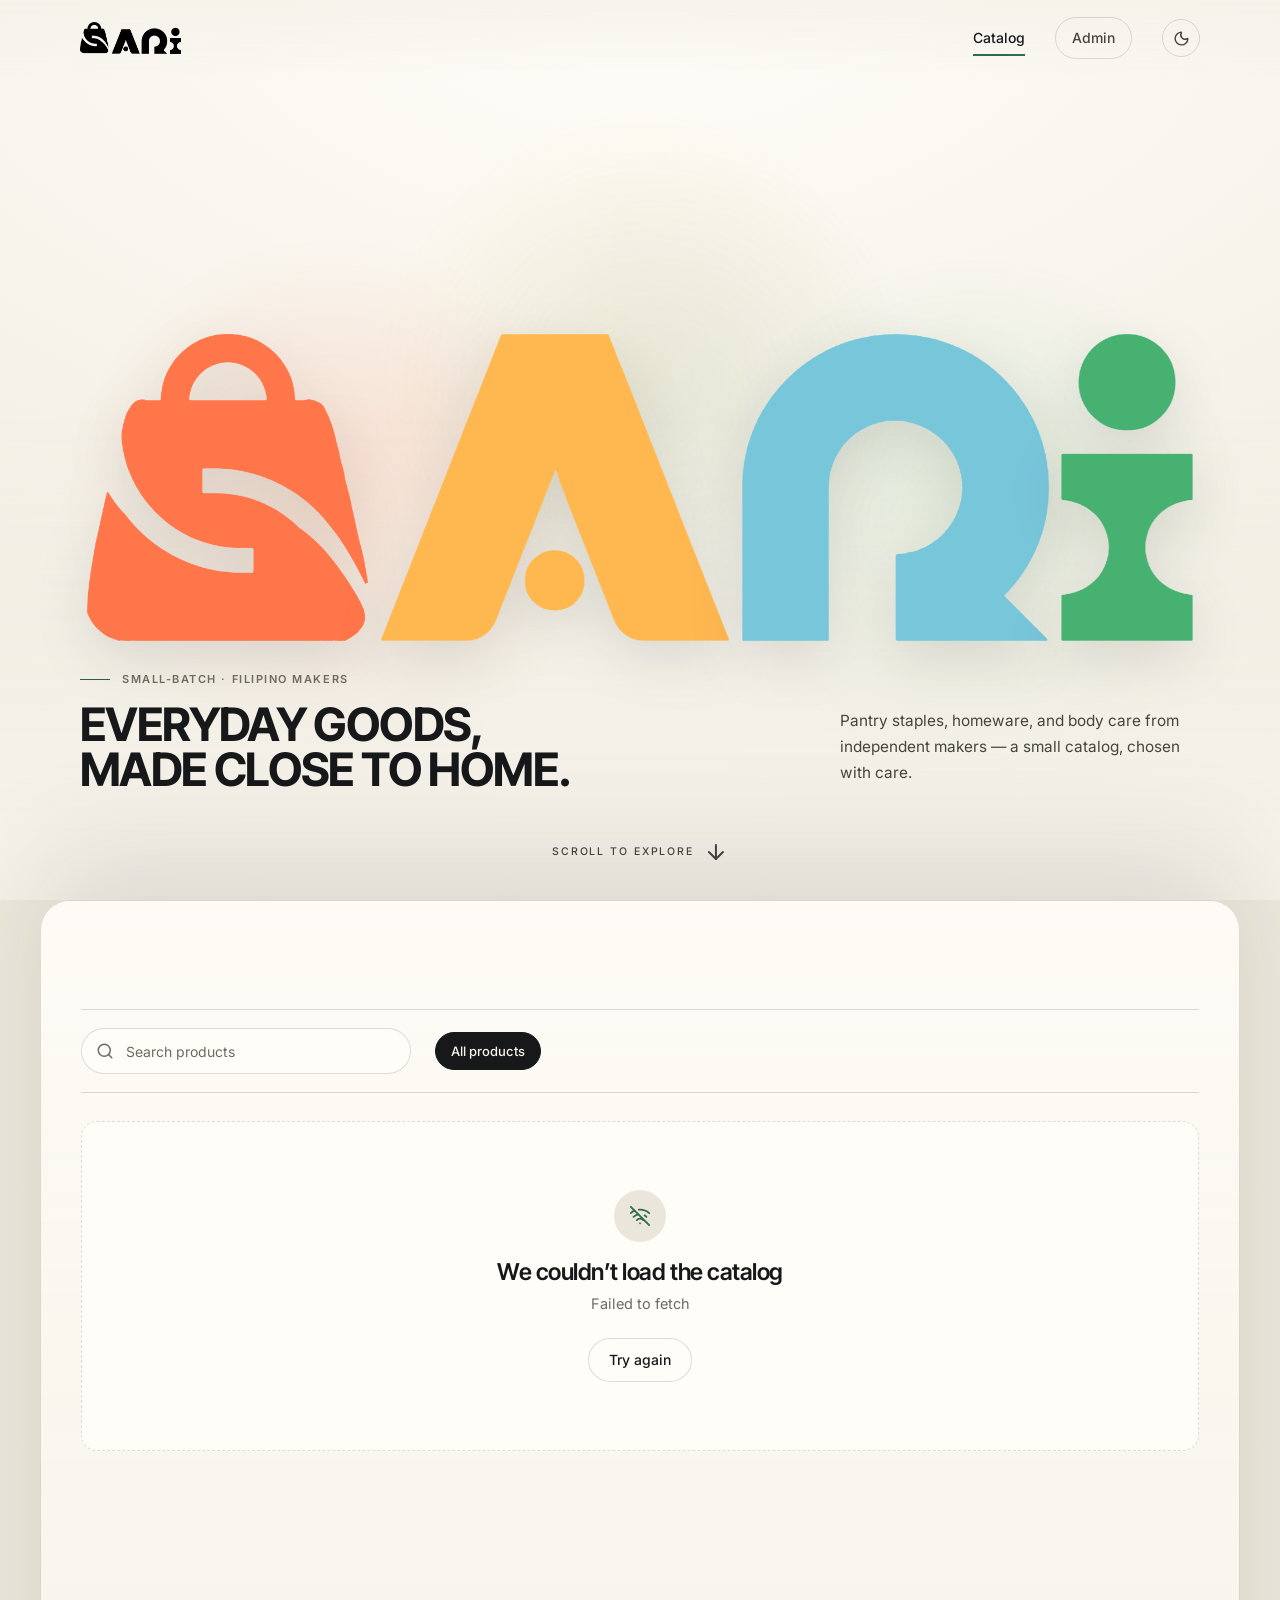
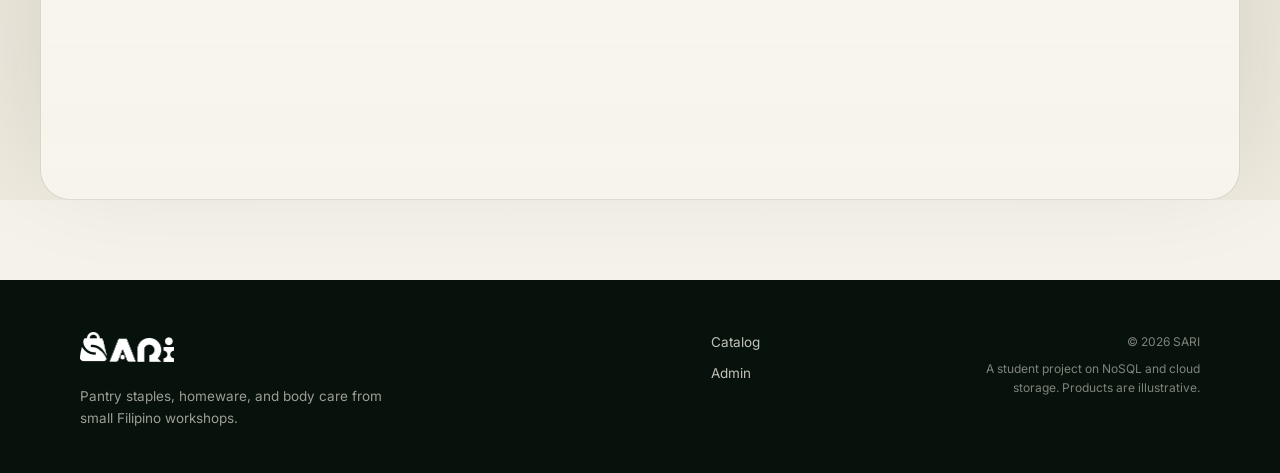
==== commit 8457bb27: "Add light/dark theme support with toggle functionality" ====
--- a/frontend/index.html
+++ b/frontend/index.html
@@ -10,6 +10,7 @@
   <link rel="preconnect" href="https://fonts.gstatic.com" crossorigin>
   <link href="https://fonts.googleapis.com/css2?family=Inter+Tight:wght@500;600;700&family=Inter:wght@400;500;600&display=swap" rel="stylesheet">
   <link rel="stylesheet" href="css/main.css">
+  <script src="js/theme.js"></script>
 </head>
 <body>
   <a class="skip-link" href="#main">Skip to catalog</a>
@@ -22,6 +23,9 @@
       <nav class="site-nav" aria-label="Main">
         <a href="index.html" aria-current="page">Catalog</a>
         <a class="nav-admin" href="admin.html">Admin</a>
+        <button class="theme-toggle" type="button" data-theme-toggle aria-label="Switch theme">
+          <i data-lucide="sun" aria-hidden="true"></i>
+        </button>
       </nav>
     </div>
   </header>
--- a/frontend/css/main.css
+++ b/frontend/css/main.css
@@ -29,6 +29,26 @@
   --danger: #d4655c;
   --danger-soft: rgba(212, 101, 92, 0.16);
 
+  /* Themeable surfaces. Inverse = footer, toast, skip link (always dark). */
+  --inverse-bg: var(--forest-950);
+  --inverse-ink: #f4f1e8;
+  --on-ink: #14140f;
+  --tag-ink: #9fe0bd;
+  --placeholder: #a2a294;
+
+  --header-scrim: linear-gradient(to bottom, rgba(15, 16, 17, 0.92), rgba(15, 16, 17, 0));
+  --header-solid: rgba(15, 16, 17, 0.92);
+  --hero-stage-bg: #111111;
+  --hero-bg: radial-gradient(120% 90% at 50% 0%, #1c1b19 0%, #121212 52%, #0b0b0c 100%);
+  --hero-scrim: linear-gradient(to top, rgba(11, 11, 12, 0.94) 14%, rgba(11, 11, 12, 0));
+  --glass-bg: linear-gradient(
+    180deg,
+    rgba(26, 26, 28, 0.76) 0%,
+    rgba(17, 17, 19, 0.94) 45%,
+    #111112 100%
+  );
+  --glass-shadow: 0 -40px 120px rgba(0, 0, 0, 0.6), inset 0 1px 0 rgba(255, 255, 255, 0.07);
+
   /* Hero dispersion accents: S, A, R, I — sampled from the logo art. */
   --accent-s: #ff754a;
   --accent-a: #ffb850;
@@ -48,6 +68,66 @@
 
   --font-display: "Inter Tight", "Inter", -apple-system, "Segoe UI", Roboto, sans-serif;
   --font-body: "Inter", -apple-system, "Segoe UI", Roboto, sans-serif;
+
+  color-scheme: dark;
+}
+
+/* Light theme: same layout and type on warm paper. Set by js/theme.js. */
+:root[data-theme="light"] {
+  color-scheme: light;
+
+  --forest-700: #2f6b4d;
+  --forest-600: #2a6047;
+  --forest-500: #34795a;
+  --forest-200: #cfe3d8;
+  --forest-100: #e8f1ea;
+
+  --cream: #f5f2ea;
+  --cream-deep: #eae6db;
+  --white: #fffdf8;
+
+  --ink: #17181a;
+  --ink-soft: #45443f;
+  --muted: #6d6a62;
+  --line: rgba(23, 24, 26, 0.14);
+
+  --clay: #b85c33;
+  --clay-soft: rgba(184, 92, 51, 0.12);
+  --danger: #b3403a;
+  --danger-soft: rgba(179, 64, 58, 0.12);
+
+  --on-ink: #f8f5ec;
+  --tag-ink: #2f6b4d;
+  --placeholder: #8d8a80;
+
+  --shadow-sm: 0 1px 2px rgba(30, 28, 20, 0.08), 0 8px 24px -16px rgba(30, 28, 20, 0.25);
+  --shadow: 0 2px 6px rgba(30, 28, 20, 0.08), 0 24px 48px -28px rgba(30, 28, 20, 0.3);
+
+  --header-scrim: linear-gradient(to bottom, rgba(245, 242, 234, 0.94), rgba(245, 242, 234, 0));
+  --header-solid: rgba(245, 242, 234, 0.94);
+  --hero-stage-bg: #eeeade;
+  --hero-bg: radial-gradient(120% 90% at 50% 0%, #fffdf8 0%, #f7f4ec 52%, #eeeade 100%);
+  --hero-scrim: linear-gradient(to top, rgba(245, 242, 234, 0.96) 14%, rgba(245, 242, 234, 0));
+  --glass-bg: linear-gradient(
+    180deg,
+    rgba(255, 253, 248, 0.9) 0%,
+    rgba(250, 247, 240, 0.97) 45%,
+    #f7f4ec 100%
+  );
+  --glass-shadow: 0 -40px 120px rgba(30, 28, 20, 0.12), inset 0 1px 0 rgba(255, 255, 255, 0.8);
+}
+
+/* Light theme: the white wordmark and coloured letters need a dark edge on paper. */
+:root[data-theme="light"] .site-header .brand-logo {
+  filter: invert(1);
+}
+
+:root[data-theme="light"] .hero-letter {
+  filter: drop-shadow(0 18px 26px rgba(24, 22, 16, 0.1));
+}
+
+:root[data-theme="light"] .ambient {
+  opacity: 0.34;
 }
 
 /* ---------- Reset and base ---------- */
@@ -156,8 +236,8 @@
   z-index: 200;
   padding: 10px 16px;
   border-radius: var(--radius-sm);
-  background: var(--forest-950);
-  color: var(--ink);
+  background: var(--inverse-bg);
+  color: var(--inverse-ink);
   font-size: 14px;
 }
 
@@ -248,13 +328,13 @@
   top: 0;
   z-index: 50;
   /* Transparent over the hero; a scrim keeps the brand readable as letters pass behind. */
-  background: linear-gradient(to bottom, rgba(15, 16, 17, 0.92), rgba(15, 16, 17, 0));
+  background: var(--header-scrim);
   border-bottom: 0;
   transition: background-color 0.25s var(--ease), box-shadow 0.25s var(--ease);
 }
 
 .site-header.is-scrolled {
-  background: rgba(15, 16, 17, 0.92);
+  background: var(--header-solid);
   box-shadow: inset 0 -1px 0 var(--line);
 }
 
@@ -336,7 +416,37 @@
 .nav-admin[aria-current="page"] {
   background: var(--ink);
   border-color: var(--ink);
-  color: #14140f;
+  color: var(--on-ink);
+}
+
+/* Theme switch: sits with the nav, sized like the Admin pill. */
+.theme-toggle {
+  display: grid;
+  place-items: center;
+  width: 38px;
+  height: 38px;
+  padding: 0;
+  border: 1px solid var(--line);
+  border-radius: 50%;
+  background: transparent;
+  color: var(--ink-soft);
+  cursor: pointer;
+  transition: background-color 0.2s var(--ease), border-color 0.2s var(--ease),
+    color 0.2s var(--ease), transform 0.2s var(--ease);
+}
+
+.theme-toggle:hover {
+  border-color: var(--forest-700);
+  color: var(--ink);
+}
+
+.theme-toggle:active {
+  transform: scale(0.94);
+}
+
+.theme-toggle svg {
+  width: 17px;
+  height: 17px;
 }
 
 /* ---------- Hero: SARI letter dispersion ---------- */
@@ -346,7 +456,7 @@
   /* Sit behind the translucent header instead of below it. */
   margin-top: calc(var(--header-h) * -1);
   height: calc(var(--hero-h) * 2);
-  background: #111111;
+  background: var(--hero-stage-bg);
 }
 
 .hero-pin {
@@ -358,7 +468,7 @@
   height: var(--hero-h);
   overflow: hidden;
   padding: calc(var(--header-h) + 24px) 0 clamp(88px, 12vh, 128px);
-  background: radial-gradient(120% 90% at 50% 0%, #1c1b19 0%, #121212 52%, #0b0b0c 100%);
+  background: var(--hero-bg);
   isolation: isolate;
 }
 
@@ -369,7 +479,7 @@
   inset: auto 0 0;
   z-index: 2;
   height: 54%;
-  background: linear-gradient(to top, rgba(11, 11, 12, 0.94) 14%, rgba(11, 11, 12, 0));
+  background: var(--hero-scrim);
   pointer-events: none;
 }
 
@@ -543,15 +653,10 @@
   /* Clear the sticky header once the sheet has fully arrived. */
   padding-top: calc(var(--header-h) + clamp(20px, 3vw, 32px));
   padding-bottom: clamp(48px, 7vw, 88px);
-  border: 1px solid rgba(244, 241, 232, 0.1);
+  border: 1px solid var(--line);
   border-radius: 30px;
-  background: linear-gradient(
-    180deg,
-    rgba(26, 26, 28, 0.76) 0%,
-    rgba(17, 17, 19, 0.94) 45%,
-    #111112 100%
-  );
-  box-shadow: 0 -40px 120px rgba(0, 0, 0, 0.6), inset 0 1px 0 rgba(255, 255, 255, 0.07);
+  background: var(--glass-bg);
+  box-shadow: var(--glass-shadow);
 }
 
 /* ---------- Toolbar and search ---------- */
@@ -660,7 +765,7 @@
 .chips button.is-active {
   background: var(--ink);
   border-color: var(--ink);
-  color: #14140f;
+  color: var(--on-ink);
 }
 
 .results {
@@ -763,7 +868,7 @@
 
 .product-card:hover .card-link {
   background: var(--ink);
-  color: #14140f;
+  color: var(--on-ink);
   transform: translate(2px, -2px);
 }
 
@@ -1096,7 +1201,7 @@
   padding: 4px 10px;
   border-radius: 999px;
   background: var(--forest-100);
-  color: #9fe0bd;
+  color: var(--tag-ink);
   font-size: 11.5px;
   font-weight: 500;
   white-space: nowrap;
@@ -1267,7 +1372,7 @@
 
 .field input::placeholder,
 .field textarea::placeholder {
-  color: #a2a294;
+  color: var(--placeholder);
 }
 
 .field input:focus,
@@ -1366,8 +1471,8 @@
   padding: 12px 16px;
   border: 1px solid var(--line);
   border-radius: 10px;
-  background: var(--forest-950);
-  color: var(--ink);
+  background: var(--inverse-bg);
+  color: var(--inverse-ink);
   font-size: 13.5px;
   line-height: 1.45;
   box-shadow: var(--shadow);
@@ -1412,8 +1517,8 @@
 .site-footer {
   margin-top: clamp(48px, 7vw, 80px);
   padding-block: 52px 44px;
-  background: var(--forest-950);
-  color: var(--ink);
+  background: var(--inverse-bg);
+  color: var(--inverse-ink);
 }
 
 .footer-inner {
@@ -1553,6 +1658,11 @@
     font-size: 13px !important;
   }
 
+  .theme-toggle {
+    width: 34px;
+    height: 34px;
+  }
+
   .hero-copy h1 br {
     display: none;
   }
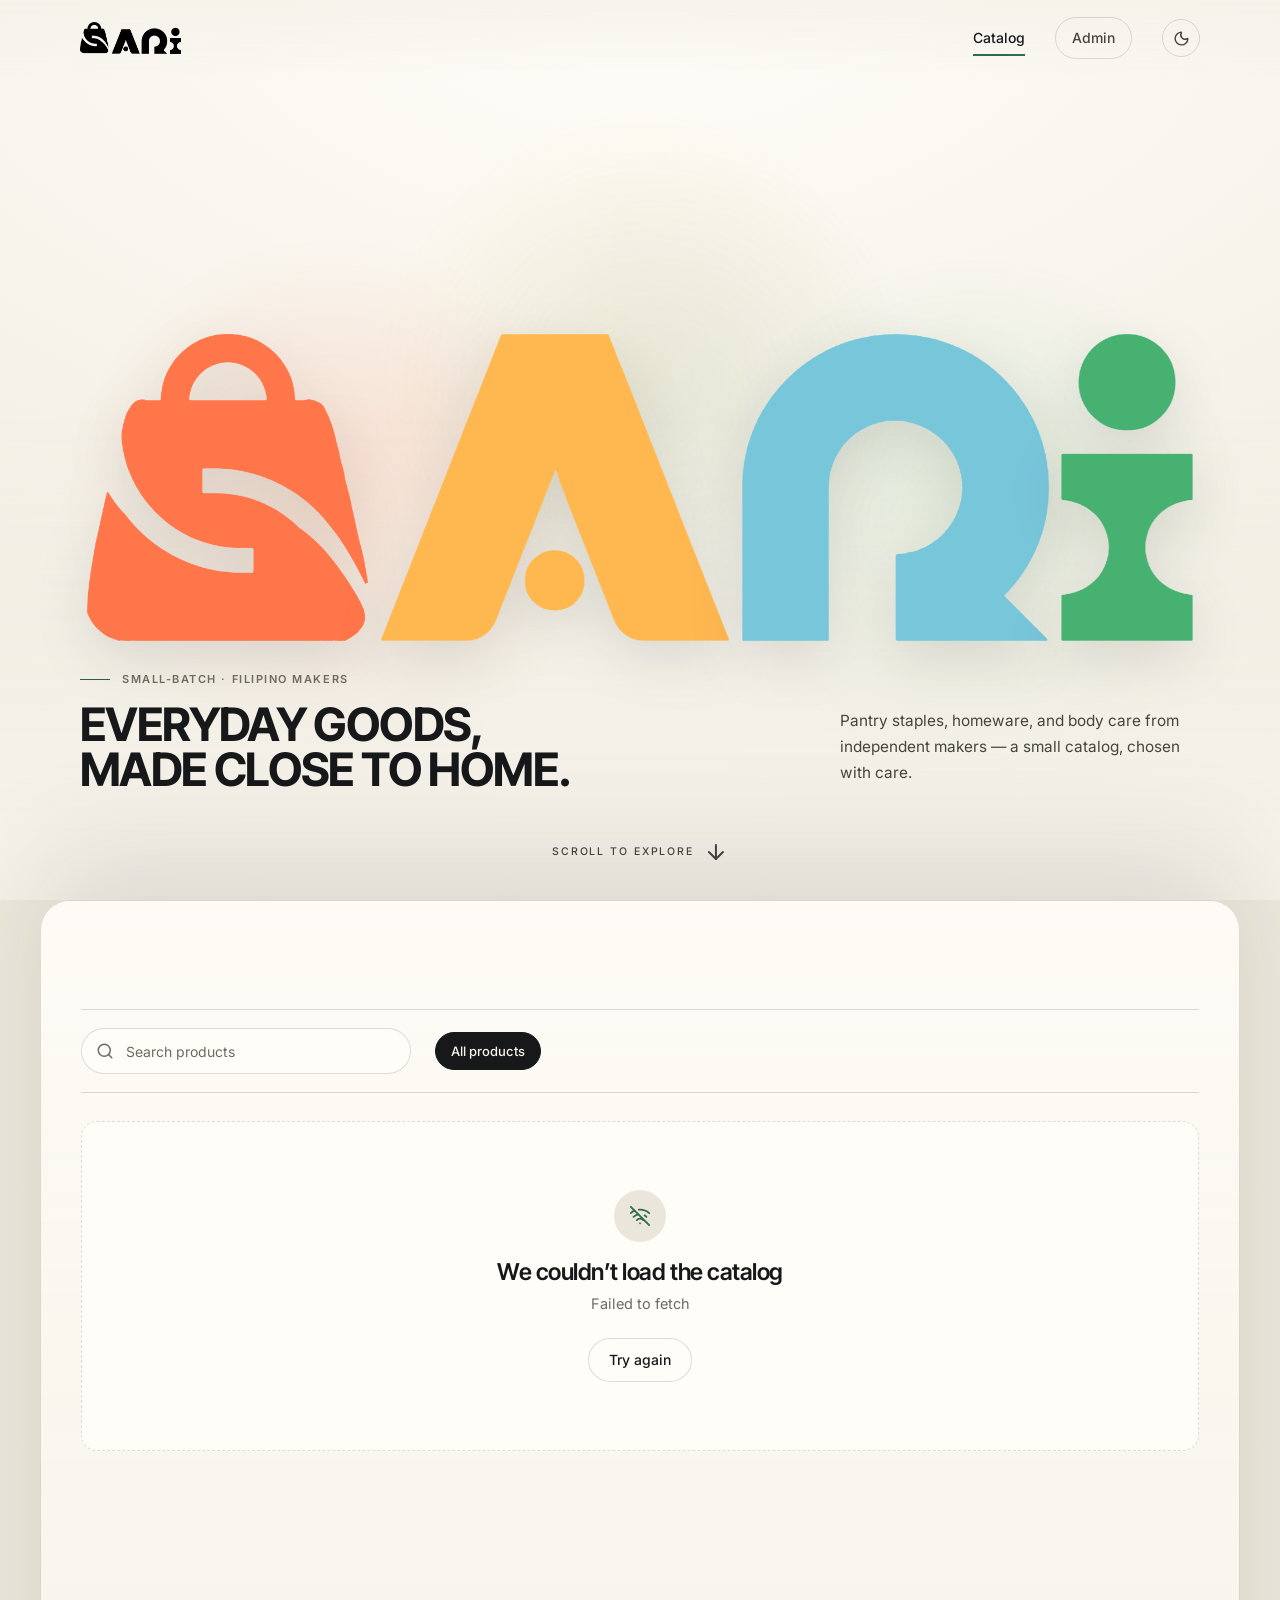
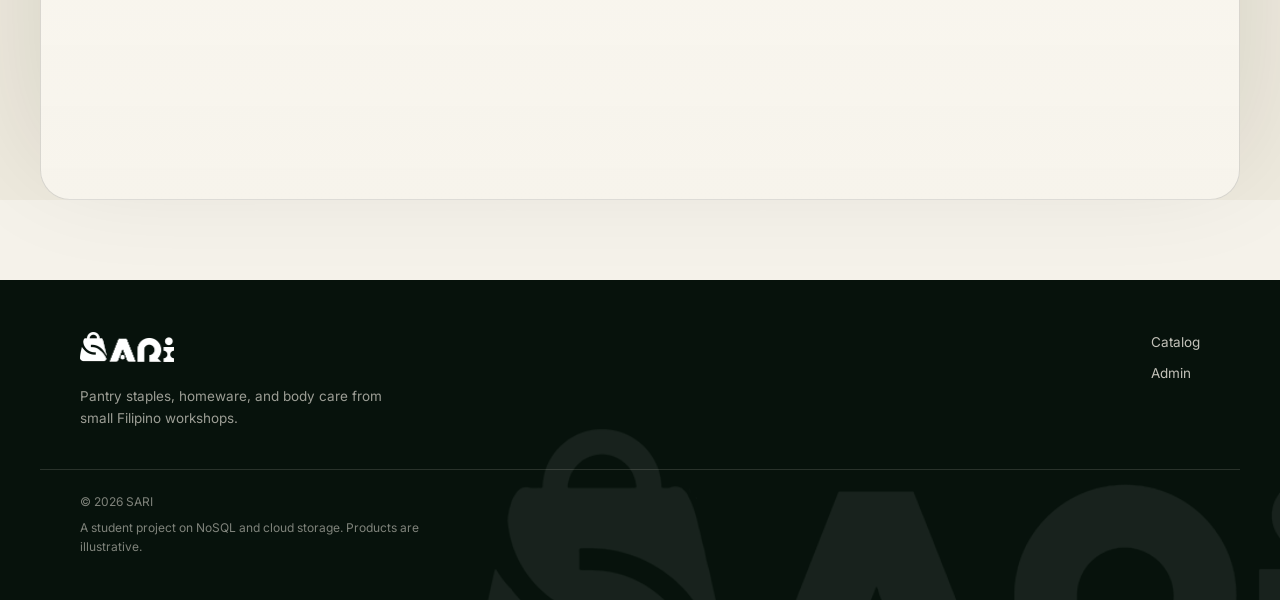
==== commit a232da31: "Add footer watermark and restructure footer layout across multiple pages" ====
--- a/frontend/index.html
+++ b/frontend/index.html
@@ -91,6 +91,8 @@
   </main>
 
   <footer class="site-footer">
+    <img class="footer-watermark" src="assets/images/logo/sari-white.png" alt="" aria-hidden="true" width="755" height="240">
+
     <div class="container footer-inner">
       <div class="footer-brand">
         <a class="brand" href="index.html" aria-label="SARI home">
@@ -103,7 +105,9 @@
         <a href="index.html">Catalog</a>
         <a href="admin.html">Admin</a>
       </nav>
+    </div>
 
+    <div class="container footer-bottom">
       <div class="footer-meta">
         <p>© <span data-year></span> SARI</p>
         <p>A student project on NoSQL and cloud storage. Products are illustrative.</p>
--- a/frontend/css/main.css
+++ b/frontend/css/main.css
@@ -1452,6 +1452,43 @@
   min-width: 0;
 }
 
+/* ---------- Auth form ---------- */
+.auth-form {
+  width: min(360px, 100%);
+  margin: 0 auto;
+  text-align: left;
+}
+
+/* Reused form messages must outrank the .state p rule. */
+.auth-form .field-error,
+.auth-form .field-hint {
+  max-width: none;
+  margin: 5px 0 0;
+  font-size: 12px;
+}
+
+.auth-form .field-error {
+  color: var(--danger);
+}
+
+.auth-form .field-hint {
+  color: var(--muted);
+  margin-bottom: 12px;
+}
+
+.auth-form .auth-title {
+  margin-bottom: 14px;
+  font-size: 1rem;
+}
+
+.auth-form .btn {
+  width: 100%;
+}
+
+.auth-form .auth-back {
+  margin-top: 10px;
+}
+
 /* ---------- Toast ---------- */
 .toast-host {
   position: fixed;
@@ -1515,17 +1552,45 @@
 
 /* ---------- Footer ---------- */
 .site-footer {
+  position: relative;
+  overflow: hidden;
   margin-top: clamp(48px, 7vw, 80px);
   padding-block: 52px 44px;
   background: var(--inverse-bg);
   color: var(--inverse-ink);
 }
 
+.site-footer > .container {
+  position: relative;
+  z-index: 1;
+}
+
+.footer-watermark {
+  position: absolute;
+  right: -6%;
+  bottom: -34%;
+  width: min(880px, 92%);
+  height: auto;
+  opacity: 0.07;
+  pointer-events: none;
+}
+
 .footer-inner {
   display: grid;
-  grid-template-columns: 1.5fr auto 1fr;
+  grid-template-columns: 1.5fr auto;
   gap: 40px 56px;
   align-items: start;
+}
+
+.footer-bottom {
+  display: flex;
+  flex-wrap: wrap;
+  align-items: flex-end;
+  justify-content: space-between;
+  gap: 16px 32px;
+  margin-top: 40px;
+  padding-top: 22px;
+  border-top: 1px solid rgba(248, 244, 234, 0.14);
 }
 
 .site-footer .brand-logo {
@@ -1557,13 +1622,11 @@
 
 .footer-meta {
   display: grid;
-  gap: 8px;
-  justify-self: end;
-  max-width: 30ch;
+  gap: 6px;
+  max-width: 46ch;
   color: rgba(248, 244, 234, 0.5);
   font-size: 12px;
   line-height: 1.6;
-  text-align: right;
 }
 
 /* ---------- Responsive ---------- */
@@ -1599,14 +1662,11 @@
   }
 
   .footer-inner {
-    grid-template-columns: 1fr 1fr;
-  }
-
-  .footer-meta {
-    grid-column: 1 / -1;
-    justify-self: start;
-    max-width: none;
-    text-align: left;
+    grid-template-columns: 1fr;
+  }
+
+  .footer-bottom {
+    align-items: flex-start;
   }
 }
 
